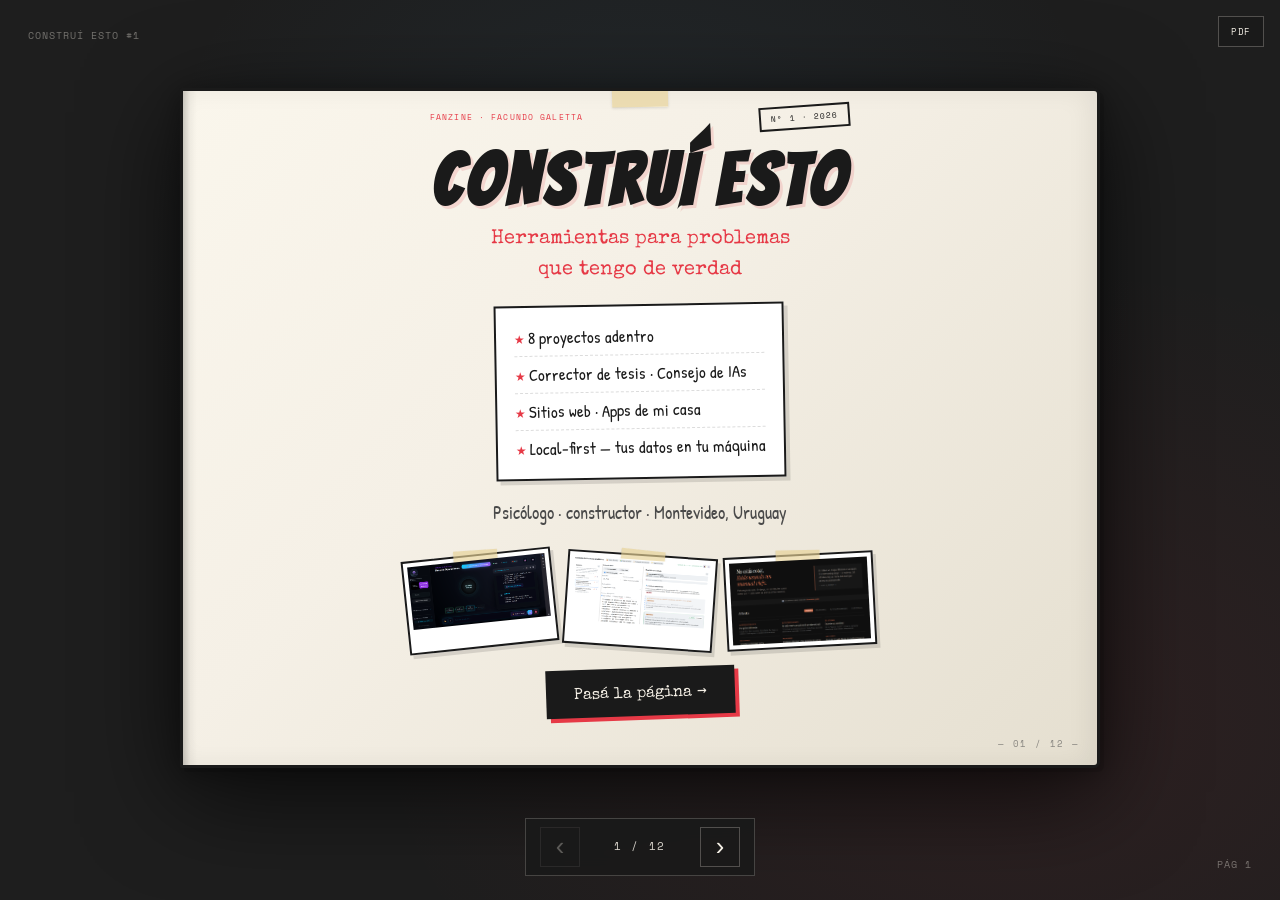
==== index.html @ 917c8a8d "feat: revista real — tapa, volteo 3D, lightbox, todas las IMG - Tapa editorial con teasers, collage " ====
<!DOCTYPE html>
<html lang="es">
<head>
  <meta charset="UTF-8">
  <meta name="viewport" content="width=device-width, initial-scale=1.0">
  <title>Facundo Galetta — Construí esto</title>
  <meta name="description" content="Fanzine web de Facundo Galetta. Herramientas para problemas reales. Psicólogo y constructor en Montevideo.">
  <meta property="og:title" content="Construí esto — Fanzine #1 · Facundo Galetta">
  <meta property="og:description" content="Un fanzine web sobre apps que nacen de problemas de verdad. Local-first.">
  <meta property="og:type" content="website">
  <link rel="preconnect" href="https://fonts.googleapis.com">
  <link rel="preconnect" href="https://fonts.gstatic.com" crossorigin>
  <link href="https://fonts.googleapis.com/css2?family=Bangers&family=Patrick+Hand&family=Special+Elite&family=Space+Mono:ital,wght@0,400;0,700;1,400&display=swap" rel="stylesheet">
  <link rel="stylesheet" href="zine.css">
</head>
<body>

  <div class="bg-doodle" aria-hidden="true">
    <svg viewBox="0 0 800 800" fill="none" xmlns="http://www.w3.org/2000/svg">
      <g stroke="#f5f0e6" stroke-width="1.2" stroke-linecap="round">
        <path d="M60 120 Q140 80 200 140 T340 110"/>
        <path d="M500 60 L520 90 L490 85 Z"/>
        <circle cx="620" cy="180" r="28"/>
        <path d="M100 340 C160 300 220 380 280 340"/>
        <path d="M420 280 L440 320 L400 310 Z"/>
        <path d="M680 320 Q720 360 660 400"/>
        <path d="M180 520 L200 560 L160 550 Z"/>
        <circle cx="380" cy="480" r="18"/>
        <path d="M540 440 Q600 500 520 560"/>
        <path d="M80 680 Q200 620 300 700"/>
        <path d="M460 640 L480 680 L440 670 Z"/>
        <path d="M640 600 C700 560 760 640 700 700"/>
      </g>
      <g fill="#f5f0e6" opacity="0.6">
        <circle cx="250" cy="220" r="3"/>
        <circle cx="550" cy="140" r="2.5"/>
        <circle cx="720" cy="480" r="3"/>
        <circle cx="150" cy="440" r="2"/>
        <circle cx="480" cy="720" r="2.5"/>
      </g>
    </svg>
  </div>

  <div class="zine-chrome zine-chrome--issue" id="zine-issue-label">Construí esto #1</div>
  <div class="zine-chrome zine-chrome--page" id="zine-page-label">Pág 1</div>

  <div class="zine-toolbar">
    <button type="button" id="btn-print" title="Guardar como PDF">PDF</button>
  </div>

  <nav class="magazine-nav" id="magazine-nav" aria-label="Navegación del fanzine" hidden>
    <button type="button" class="magazine-nav__btn" id="magazine-prev" aria-label="Página anterior" disabled>
      <span aria-hidden="true">‹</span>
    </button>
    <span class="magazine-nav__indicator" id="magazine-indicator" aria-live="polite">1 / 12</span>
    <button type="button" class="magazine-nav__btn" id="magazine-next" aria-label="Página siguiente">
      <span aria-hidden="true">›</span>
    </button>
  </nav>

  <div class="magazine-edges" id="magazine-edges" hidden aria-hidden="true">
    <button type="button" class="magazine-edge magazine-edge--prev" id="magazine-edge-prev" tabindex="-1" aria-label="Página anterior"></button>
    <button type="button" class="magazine-edge magazine-edge--next" id="magazine-edge-next" tabindex="-1" aria-label="Página siguiente"></button>
  </div>

  <div class="magazine-desk" aria-hidden="true"></div>

  <main id="zine-root" aria-live="polite">
    <p style="padding:3rem 1.5rem;text-align:center;font-family:'Space Mono',monospace;font-size:0.85rem;color:#f5f0e6">
      Cargando fanzine…
    </p>
  </main>

  <div id="lightbox" class="lightbox" hidden role="dialog" aria-modal="true" aria-label="Imagen ampliada">
    <div class="lightbox__backdrop"></div>
    <button type="button" class="lightbox__close" id="lightbox-close" aria-label="Cerrar">✕</button>
    <figure class="lightbox__frame">
      <img id="lightbox-img" src="" alt="">
    </figure>
  </div>

  <script src="zine.js"></script>
</body>
</html>
---- zine.css ----
/* ═══════════════════════════════════════════════════════════
   CONSTRUÍ ESTO — Fanzine visual system
   Max column 520px · xerox/collage · vanilla CSS
   ═══════════════════════════════════════════════════════════ */

:root {
  --paper: #f5f0e6;
  --paper-dark: #e8e2d6;
  --ink: #1a1a1a;
  --ink-soft: #4a4a4a;
  --red: #e63946;
  --blue: #457b9d;
  --tape: rgba(230, 210, 150, 0.65);
  --shadow: rgba(0, 0, 0, 0.12);
  --col: 520px;
  --display: 'Bangers', cursive;
  --typewriter: 'Special Elite', monospace;
  --hand: 'Patrick Hand', cursive;
  --mono: 'Space Mono', monospace;
  --ease: cubic-bezier(0.22, 1, 0.36, 1);
}

*, *::before, *::after { box-sizing: border-box; margin: 0; padding: 0; }

html {
  scroll-behavior: smooth;
  scroll-snap-type: y proximity;
}

@media (prefers-reduced-motion: reduce) {
  html { scroll-behavior: auto; scroll-snap-type: none; }
  *, *::before, *::after {
    animation-duration: 0.01ms !important;
    transition-duration: 0.01ms !important;
  }
}

body {
  font-family: var(--hand);
  font-size: 17px;
  line-height: 1.55;
  color: var(--ink);
  background: #2a2a2a;
  background-image:
    radial-gradient(circle at 20% 30%, rgba(69, 123, 157, 0.08) 0%, transparent 50%),
    radial-gradient(circle at 80% 70%, rgba(230, 57, 70, 0.06) 0%, transparent 50%);
  min-height: 100vh;
}

/* Doodle de fondo (muy sutil) */
.bg-doodle {
  position: fixed;
  inset: 0;
  z-index: 0;
  pointer-events: none;
  opacity: 0.035;
  overflow: hidden;
}

.bg-doodle svg {
  width: 140%;
  height: 140%;
  position: absolute;
  top: -20%;
  left: -20%;
  animation: doodle-drift 120s linear infinite;
}

@keyframes doodle-drift {
  from { transform: rotate(0deg); }
  to { transform: rotate(360deg); }
}

@media (prefers-reduced-motion: reduce) {
  .bg-doodle svg { animation: none; }
}

a { color: var(--blue); text-decoration: underline; text-underline-offset: 3px; }
a:hover { color: var(--red); }

/* ── Chrome (fuera de la página) ── */
.zine-chrome {
  position: fixed;
  z-index: 100;
  pointer-events: none;
  font-family: var(--mono);
  font-size: 10px;
  letter-spacing: 0.1em;
  text-transform: uppercase;
  color: rgba(245, 240, 230, 0.4);
}

.zine-chrome--page {
  bottom: 20px;
  right: max(20px, calc(50% - var(--col) / 2 - 60px));
}

.zine-chrome--issue {
  top: 20px;
  left: max(20px, calc(50% - var(--col) / 2 - 60px));
}

.zine-toolbar {
  position: fixed;
  top: 16px;
  right: 16px;
  z-index: 110;
  display: flex;
  gap: 8px;
}

.zine-toolbar button {
  font-family: var(--mono);
  font-size: 9px;
  letter-spacing: 0.08em;
  text-transform: uppercase;
  padding: 8px 12px;
  border: 1px solid rgba(245, 240, 230, 0.25);
  background: rgba(26, 26, 26, 0.85);
  color: var(--paper);
  cursor: pointer;
  backdrop-filter: blur(8px);
  transition: background 0.2s, border-color 0.2s;
}

.zine-toolbar button:hover {
  background: var(--red);
  border-color: var(--red);
}

/* ── Stage (columna centrada) ── */
#zine-root {
  position: relative;
  z-index: 1;
  max-width: var(--col);
  margin: 0 auto;
  padding: 24px 0 80px;
}

/* ── Spread (página) ── */
.spread {
  position: relative;
  min-height: 88vh;
  scroll-snap-align: start;
  scroll-snap-stop: normal;
  margin-bottom: 32px;
  padding: 28px 24px 48px;
  background: var(--paper);
  box-shadow:
    4px 4px 0 var(--shadow),
    8px 8px 24px rgba(0, 0, 0, 0.25);
  transform: rotate(var(--tilt, 0deg));
  transition: transform 0.4s var(--ease);
}

.spread:nth-child(odd) { --tilt: -0.4deg; }
.spread:nth-child(even) { --tilt: 0.35deg; }

.spread:hover { --tilt: 0deg; }

/* Halftone texture overlay */
.spread::before {
  content: "";
  position: absolute;
  inset: 0;
  pointer-events: none;
  opacity: 0.04;
  background-image: radial-gradient(circle, var(--ink) 0.6px, transparent 0.6px);
  background-size: 4px 4px;
}

/* Cinta adhesiva top */
.spread::after {
  content: "";
  position: absolute;
  top: -8px;
  left: 50%;
  transform: translateX(-50%) rotate(-1deg);
  width: 72px;
  height: 22px;
  background: var(--tape);
  box-shadow: 0 1px 3px var(--shadow);
  pointer-events: none;
}

.spread__page-num {
  position: absolute;
  bottom: 14px;
  right: 18px;
  font-family: var(--mono);
  font-size: 9px;
  letter-spacing: 0.15em;
  color: var(--ink-soft);
  opacity: 0.6;
}

/* ── Magazine desk + book shell ── */
.magazine-desk {
  display: none;
}

.magazine-book {
  width: 100%;
}

/* ── Cover (tapa de revista) ── */
.spread--cover {
  min-height: 92vh;
  position: relative;
  overflow: hidden;
  background:
    linear-gradient(145deg, #faf6ec 0%, var(--paper) 35%, var(--paper-dark) 100%);
  border: none;
  box-shadow: none;
}

.spread--cover::before {
  opacity: 0.06;
}

.cover-spine {
  position: absolute;
  left: 0;
  top: 0;
  bottom: 0;
  width: 14px;
  background: linear-gradient(90deg, rgba(0,0,0,0.18), rgba(0,0,0,0.04), transparent);
  z-index: 2;
  pointer-events: none;
}

.cover-inner {
  position: relative;
  z-index: 1;
  display: flex;
  flex-direction: column;
  align-items: center;
  justify-content: center;
  text-align: center;
  min-height: inherit;
  padding: 8px 20px 24px;
}

.cover-top {
  display: flex;
  justify-content: space-between;
  align-items: center;
  width: 100%;
  max-width: 420px;
  margin-bottom: 20px;
  font-family: var(--mono);
  font-size: 8px;
  letter-spacing: 0.14em;
  text-transform: uppercase;
  color: var(--ink-soft);
}

.cover-kicker { color: var(--red); }

.cover-price {
  padding: 4px 10px;
  border: 2px double var(--ink);
  transform: rotate(-4deg);
  color: var(--ink);
}

.spread--cover .spread__masthead {
  font-family: var(--display);
  font-size: clamp(2.8rem, 11vw, 4.2rem);
  line-height: 0.9;
  letter-spacing: 0.06em;
  color: var(--ink);
  text-transform: uppercase;
  margin-bottom: 10px;
  text-shadow: 3px 3px 0 rgba(230, 57, 70, 0.15);
}

.spread--cover .spread__issue {
  font-family: var(--typewriter);
  font-size: clamp(1rem, 2.5vw, 1.25rem);
  color: var(--red);
  margin-bottom: 18px;
  max-width: 28ch;
}

.cover-lines {
  list-style: none;
  margin: 0 0 20px;
  padding: 12px 18px;
  background: #fff;
  border: 2px solid var(--ink);
  transform: rotate(-1deg);
  box-shadow: 4px 4px 0 var(--shadow);
  text-align: left;
  max-width: 320px;
}

.cover-lines li {
  font-family: var(--hand);
  font-size: 1.05rem;
  padding: 5px 0;
  border-bottom: 1px dashed rgba(26, 26, 26, 0.15);
  color: var(--ink);
}

.cover-lines li:last-child { border-bottom: none; }

.cover-lines li::before {
  content: "★ ";
  color: var(--red);
  font-size: 0.75rem;
}

.spread--cover .spread__author {
  font-family: var(--hand);
  font-size: 1.1rem;
  color: var(--ink-soft);
  margin-bottom: 16px;
}

.cover-collage {
  display: flex;
  gap: 10px;
  justify-content: center;
  flex-wrap: wrap;
  margin: 12px 0 20px;
  max-width: 100%;
}

.collage-photo--cover {
  width: clamp(88px, 22vw, 130px);
  float: none;
  margin: 0;
}

.cover-cta {
  font-family: var(--typewriter);
  font-size: 1rem;
  padding: 14px 28px;
  background: var(--ink);
  color: var(--paper);
  border: none;
  cursor: pointer;
  transform: rotate(-2deg);
  box-shadow: 4px 4px 0 var(--red);
  transition: transform 0.25s var(--ease), box-shadow 0.25s;
  animation: cover-pulse 2.5s ease-in-out infinite;
}

.cover-cta:hover {
  transform: rotate(0deg) translateY(-2px);
  box-shadow: 6px 6px 0 var(--red);
}

@keyframes cover-pulse {
  0%, 100% { box-shadow: 4px 4px 0 var(--red); }
  50% { box-shadow: 4px 4px 0 var(--red), 0 0 0 6px rgba(230, 57, 70, 0.12); }
}

.spread--cover .spread__stamp {
  margin-top: 40px;
  font-family: var(--mono);
  font-size: 10px;
  letter-spacing: 0.2em;
  padding: 10px 20px;
  border: 2px double var(--ink);
  transform: rotate(-8deg);
  color: var(--ink);
}

/* ── Panel / bocadillo ── */
.panel {
  position: relative;
  margin-bottom: 20px;
}

.panel__title {
  font-family: var(--typewriter);
  font-size: clamp(1.25rem, 4vw, 1.6rem);
  line-height: 1.2;
  margin-bottom: 12px;
  color: var(--ink);
}

.panel__hook {
  font-family: var(--hand);
  font-size: 1.15rem;
  font-weight: 400;
  color: var(--ink);
  margin-bottom: 14px;
  padding: 12px 16px;
  background: #fff;
  border: 2px solid var(--ink);
  border-radius: 18px 18px 18px 4px;
  position: relative;
}

.panel__hook::before {
  content: "";
  position: absolute;
  bottom: -10px;
  left: 20px;
  width: 0; height: 0;
  border-left: 8px solid transparent;
  border-right: 8px solid transparent;
  border-top: 10px solid var(--ink);
}

.panel__body {
  font-size: 1rem;
  line-height: 1.65;
  color: var(--ink-soft);
}

.panel__body p + p { margin-top: 14px; }

/* ── Stamp / sello ── */
.stamp {
  display: inline-block;
  font-family: var(--mono);
  font-size: 9px;
  letter-spacing: 0.12em;
  text-transform: uppercase;
  padding: 6px 14px;
  border: 2px double var(--red);
  color: var(--red);
  transform: rotate(-6deg);
  margin-top: 16px;
}

.stamp--blue {
  border-color: var(--blue);
  color: var(--blue);
}

/* ── Tags ── */
.tags {
  display: flex;
  flex-wrap: wrap;
  gap: 6px;
  margin: 16px 0;
}

.tag {
  font-family: var(--mono);
  font-size: 8px;
  letter-spacing: 0.1em;
  text-transform: uppercase;
  padding: 4px 10px;
  border: 1px solid var(--ink);
  background: var(--paper-dark);
}

/* ── CTA ── */
.cta {
  display: inline-block;
  margin-top: 20px;
  font-family: var(--typewriter);
  font-size: 0.95rem;
  padding: 12px 22px;
  background: var(--ink);
  color: var(--paper);
  text-decoration: none;
  border: none;
  transition: background 0.25s, transform 0.25s var(--ease);
}

.cta:hover {
  background: var(--red);
  color: var(--paper);
  transform: translateX(4px);
}

.cta--disabled {
  background: transparent;
  color: var(--ink-soft);
  border: 2px dashed var(--ink-soft);
  cursor: default;
  pointer-events: none;
}

/* ── Diary layout (personal) ── */
.spread--diary {
  border-left: 4px solid var(--blue);
}

.spread--diary .panel__hook {
  border-radius: 4px 18px 18px 18px;
  background: rgba(69, 123, 157, 0.08);
  border-color: var(--blue);
}

/* ── Product layout ── */
.spread--product {
  border-top: 4px solid var(--red);
}

.spread--product .panel__title {
  color: var(--red);
}

/* ── Web layout ── */
.spread--web {
  background: linear-gradient(180deg, var(--paper) 0%, #fff 100%);
}

/* ── Editorial ── */
.spread--editorial .panel__title {
  font-family: var(--display);
  font-size: 1.8rem;
  letter-spacing: 0.02em;
}

.note-box {
  margin-top: 20px;
  padding: 14px 16px;
  font-family: var(--mono);
  font-size: 0.8rem;
  background: var(--paper-dark);
  border-left: 3px solid var(--blue);
  color: var(--ink-soft);
}

.feature-list {
  margin: 16px 0 4px;
  padding: 0 0 0 18px;
  list-style: none;
}

.feature-list li {
  position: relative;
  margin-bottom: 8px;
  padding-left: 14px;
  font-size: 0.94rem;
  line-height: 1.5;
  color: var(--ink-soft);
}

.feature-list li::before {
  content: "▸";
  position: absolute;
  left: 0;
  color: var(--red);
  font-family: var(--mono);
  font-size: 0.75rem;
}

.pullquote {
  margin: 18px 0 6px;
  padding: 14px 16px 14px 20px;
  font-family: var(--typewriter);
  font-size: 0.92rem;
  line-height: 1.45;
  color: var(--ink);
  background: #fff;
  border-left: 4px solid var(--red);
  transform: rotate(-0.5deg);
  box-shadow: 2px 2px 0 var(--shadow);
}

/* ── Back cover ── */
.spread--back {
  min-height: 70vh;
  text-align: center;
  display: flex;
  flex-direction: column;
  justify-content: center;
  align-items: center;
  background: var(--ink);
  color: var(--paper);
}

.spread--back .panel__title {
  font-family: var(--display);
  font-size: 1.6rem;
  color: var(--paper);
  margin-bottom: 16px;
}

.spread--back .panel__hook,
.spread--back .panel__body {
  color: rgba(245, 240, 230, 0.8);
  border: none;
  background: transparent;
  padding: 0;
}

.spread--back .panel__hook::before { display: none; }

.spread--back .links {
  display: flex;
  gap: 24px;
  margin-top: 28px;
  list-style: none;
}

.spread--back .links a {
  font-family: var(--mono);
  font-size: 11px;
  letter-spacing: 0.1em;
  text-transform: uppercase;
  color: var(--paper);
  text-decoration: none;
  border-bottom: 1px solid var(--red);
}

.spread--back .links a:hover { color: var(--red); }

.spread--back .footer-note {
  margin-top: 32px;
  font-family: var(--mono);
  font-size: 9px;
  letter-spacing: 0.12em;
  opacity: 0.5;
}

/* ── Reveal animation ── */
.spread .panel {
  opacity: 0;
  transform: translateY(16px);
  transition: opacity 0.6s var(--ease), transform 0.6s var(--ease);
}

.spread.is-visible .panel {
  opacity: 1;
  transform: translateY(0);
}

/* ── Index spread ── */
.spread--index {
  overflow: visible;
}

.index-list {
  list-style: none;
  margin: 20px 0 8px;
  padding: 0;
  border-top: 2px solid var(--ink);
}

.index-list__item {
  border-bottom: 1px dashed rgba(26, 26, 26, 0.25);
  padding: 10px 0;
}

.index-list__link {
  display: grid;
  grid-template-columns: 2.2rem 1fr auto;
  gap: 8px 10px;
  align-items: baseline;
  text-decoration: none;
  color: var(--ink);
}

.index-list__link:hover .index-list__name {
  color: var(--red);
  text-decoration: underline;
  text-underline-offset: 3px;
}

.index-list__page {
  font-family: var(--mono);
  font-size: 10px;
  letter-spacing: 0.08em;
  color: var(--ink-soft);
}

.index-list__name {
  font-family: var(--typewriter);
  font-size: 0.95rem;
}

.index-list__tier {
  font-family: var(--mono);
  font-size: 7px;
  letter-spacing: 0.1em;
  text-transform: uppercase;
  padding: 3px 7px;
  border: 1px solid var(--ink);
  white-space: nowrap;
}

.index-list__tier--público { background: rgba(230, 57, 70, 0.12); border-color: var(--red); color: var(--red); }
.index-list__tier--web { background: rgba(69, 123, 157, 0.12); border-color: var(--blue); color: var(--blue); }
.index-list__tier--personal { background: var(--paper-dark); }
.index-list__tier--en-desarrollo { border-style: dashed; opacity: 0.75; }

.index-list__note {
  display: block;
  margin: 4px 0 0 2.2rem;
  font-size: 0.88rem;
  color: var(--ink-soft);
  padding-left: 10px;
}

/* ── Collage fotos (xerox / recorte) ── */
.collage-photo {
  position: relative;
  margin: 0;
  padding: 4px;
  background: #fff;
  border: 2px solid var(--ink);
  box-shadow: 3px 4px 0 var(--shadow);
  transform: rotate(var(--photo-tilt, -3deg));
  transition: transform 0.35s var(--ease);
}

.collage-photo__btn {
  display: block;
  width: 100%;
  padding: 0;
  border: none;
  background: none;
  cursor: zoom-in;
  line-height: 0;
}

.collage-photo img {
  display: block;
  width: 100%;
  height: auto;
  filter: contrast(1.05) saturate(0.92);
  pointer-events: none;
}

.collage-stack {
  display: flex;
  flex-direction: column;
  gap: 12px;
  align-items: center;
}

.collage-stack .collage-photo--spread {
  float: none;
  width: 100%;
  max-width: 280px;
  margin: 0;
}

.collage-photo::before {
  content: "";
  position: absolute;
  top: -6px;
  left: 50%;
  transform: translateX(-50%) rotate(2deg);
  width: 44px;
  height: 14px;
  background: var(--tape);
  box-shadow: 0 1px 2px var(--shadow);
  pointer-events: none;
}

.collage-photo--spread {
  float: right;
  width: 46%;
  max-width: 220px;
  margin: 0 0 14px 16px;
  z-index: 2;
}

.collage-photo--sm { width: 72px; }
.collage-photo--md { width: 96px; }

.collage-cluster {
  position: absolute;
  top: 8px;
  right: -6px;
  display: flex;
  flex-wrap: wrap;
  gap: 6px;
  width: 110px;
  pointer-events: none;
  z-index: 3;
}

.collage-cluster .collage-photo {
  flex-shrink: 0;
}

.collage-cluster .collage-photo:nth-child(odd) { margin-top: 8px; }
.collage-cluster .collage-photo:nth-child(even) { margin-top: -4px; }

.collage-placeholder {
  float: right;
  width: 42%;
  max-width: 200px;
  min-height: 140px;
  margin: 0 0 14px 16px;
  padding: 16px;
  display: flex;
  flex-direction: column;
  align-items: center;
  justify-content: center;
  gap: 6px;
  background: repeating-linear-gradient(
    -45deg,
    var(--paper-dark),
    var(--paper-dark) 6px,
    var(--paper) 6px,
    var(--paper) 12px
  );
  border: 2px dashed var(--ink-soft);
  transform: rotate(var(--photo-tilt, -3deg));
  text-align: center;
}

.collage-placeholder__label {
  font-family: var(--mono);
  font-size: 9px;
  letter-spacing: 0.14em;
  text-transform: uppercase;
  color: var(--red);
  border: 2px double var(--red);
  padding: 6px 10px;
  transform: rotate(-4deg);
}

.collage-placeholder__sub {
  font-family: var(--hand);
  font-size: 0.82rem;
  color: var(--ink-soft);
}

.spread--product .panel,
.spread--web .panel,
.spread--diary .panel {
  overflow: hidden;
}

.spread--product .panel::after,
.spread--web .panel::after,
.spread--diary .panel::after {
  content: "";
  display: table;
  clear: both;
}

/* ── Collage accent (recorte) ── */
.collage-cut {
  position: absolute;
  top: 12px;
  right: 12px;
  width: 48px;
  height: 48px;
  border: 2px solid var(--red);
  border-radius: 50%;
  font-family: var(--mono);
  font-size: 7px;
  display: flex;
  align-items: center;
  justify-content: center;
  text-align: center;
  transform: rotate(12deg);
  color: var(--red);
  line-height: 1.2;
  opacity: 0.7;
}

/* ── Print / PDF ── */
@page {
  size: A4 portrait;
  margin: 14mm 12mm;
}

@media print {
  html {
    scroll-snap-type: none;
    height: auto;
    overflow: visible;
  }

  body,
  body.printing {
    background: white !important;
    height: auto;
    overflow: visible;
    -webkit-print-color-adjust: exact;
    print-color-adjust: exact;
  }

  .bg-doodle,
  .zine-chrome,
  .zine-toolbar,
  .magazine-nav,
  .magazine-edges {
    display: none !important;
  }

  body.magazine-mode {
    overflow: visible !important;
    height: auto !important;
  }

  body.magazine-mode #zine-root {
    position: static !important;
    inset: auto !important;
    height: auto !important;
    overflow: visible !important;
  }

  body.magazine-mode .spread {
    position: relative !important;
    inset: auto !important;
    opacity: 1 !important;
    visibility: visible !important;
    pointer-events: auto !important;
    display: flex !important;
    height: auto !important;
    min-height: 0 !important;
    grid-template-columns: none !important;
    grid-template-rows: none !important;
  }

  #zine-root {
    max-width: 100%;
    width: 100%;
    padding: 0;
    margin: 0;
    overflow: visible;
  }

  /* Each spread may span multiple sheets; start new spreads on a fresh page */
  .spread {
    position: relative;
    display: flex;
    flex-direction: column;
    width: 100%;
    min-height: 0;
    height: auto;
    box-shadow: none !important;
    margin: 0 !important;
    padding: 0 0 8mm !important;
    transform: none !important;
    border: none;
    background: var(--paper) !important;
    overflow: visible;
    page-break-inside: auto;
    break-inside: auto;
  }

  .spread + .spread {
    page-break-before: always;
    break-before: page;
  }

  .spread::before { opacity: 0.02; }
  .spread::after { display: none !important; }

  .spread .panel,
  .spread.is-visible .panel {
    opacity: 1 !important;
    transform: none !important;
    transition: none !important;
    overflow: visible !important;
    flex: 1 1 auto;
    width: 100%;
  }

  .spread--product .panel,
  .spread--web .panel,
  .spread--diary .panel {
    overflow: visible !important;
  }

  .spread--product .panel::after,
  .spread--web .panel::after,
  .spread--diary .panel::after {
    display: none;
  }

  .spread .panel__hook,
  .spread .collage-photo,
  .spread .collage-placeholder {
    opacity: 1 !important;
    transition: none !important;
  }

  .spread .collage-photo,
  .spread .collage-placeholder {
    transform: rotate(var(--photo-tilt, 0deg)) !important;
  }

  .spread--back {
    background: var(--ink) !important;
    color: var(--paper) !important;
    -webkit-print-color-adjust: exact;
    print-color-adjust: exact;
  }

  /* Stack images above text — no floats in print */
  .collage-stack,
  .collage-photo--spread,
  .collage-placeholder,
  .collage-cluster {
    float: none !important;
    order: -1;
    position: static !important;
    width: 100%;
    max-width: 220px;
    margin: 0 auto 14px !important;
    page-break-inside: avoid;
    break-inside: avoid;
  }

  .collage-cluster {
    display: flex;
    flex-wrap: wrap;
    justify-content: center;
    gap: 8px;
    max-width: 100%;
  }

  .collage-cluster .collage-photo {
    float: none !important;
    width: auto;
    max-width: none;
    margin: 0 !important;
    order: unset;
  }

  .collage-cluster .collage-photo--sm { width: 64px; }
  .collage-cluster .collage-photo--md { width: 88px; }

  .collage-photo img,
  .spread img {
    display: block;
    max-width: 100% !important;
    height: auto !important;
    -webkit-print-color-adjust: exact;
    print-color-adjust: exact;
  }

  .collage-cut {
    position: static;
    align-self: flex-end;
    margin: 0 0 8px;
    order: -2;
  }

  /* Keep small blocks intact; let long spreads flow across pages */
  .panel__title,
  .panel__hook,
  .pullquote,
  .note-box,
  .feature-list li,
  .index-list__item,
  .cta,
  .stamp {
    page-break-inside: avoid;
    break-inside: avoid;
  }

  .feature-list,
  .index-list {
    page-break-inside: auto;
    break-inside: auto;
  }

  .spread__page-num {
    position: static;
    display: block;
    text-align: right;
    margin-top: 10px;
    padding-top: 6px;
    border-top: 1px solid rgba(26, 26, 26, 0.12);
  }

  .cta,
  .cta:hover {
    color: var(--paper) !important;
    background: var(--ink) !important;
    text-decoration: none !important;
  }

  .cta--disabled {
    background: transparent !important;
    color: var(--ink-soft) !important;
    border: 2px dashed var(--ink-soft) !important;
  }

  a[href^="http"]::after {
    content: " (" attr(href) ")";
    font-size: 0.65em;
    word-break: break-all;
  }

  .spread--back a[href^="http"]::after {
    color: rgba(245, 240, 230, 0.6);
  }

  .index-list__link {
    color: var(--ink) !important;
    text-decoration: none !important;
  }
}

/* ── Lightbox ── */
.lightbox {
  position: fixed;
  inset: 0;
  z-index: 200;
  display: flex;
  align-items: center;
  justify-content: center;
  padding: 24px;
}

.lightbox[hidden] { display: none !important; }

.lightbox__backdrop {
  position: absolute;
  inset: 0;
  background: rgba(10, 10, 10, 0.92);
  backdrop-filter: blur(6px);
}

.lightbox__close {
  position: absolute;
  top: 20px;
  right: 20px;
  z-index: 2;
  width: 44px;
  height: 44px;
  font-size: 1.2rem;
  border: 1px solid rgba(245, 240, 230, 0.3);
  background: rgba(26, 26, 26, 0.8);
  color: var(--paper);
  cursor: pointer;
}

.lightbox__frame {
  position: relative;
  z-index: 1;
  max-width: min(94vw, 1200px);
  max-height: 90vh;
  margin: 0;
  padding: 8px;
  background: #fff;
  border: 3px solid var(--ink);
  box-shadow: 8px 10px 32px rgba(0, 0, 0, 0.5);
  transform: rotate(-0.5deg);
}

.lightbox__frame img {
  display: block;
  max-width: 100%;
  max-height: calc(90vh - 40px);
  width: auto;
  height: auto;
  object-fit: contain;
}

body.lightbox-open { overflow: hidden; }

/* ── Print prep (antes de window.print) ── */
body.print-prep {
  overflow: visible !important;
  height: auto !important;
}

body.print-prep.magazine-mode #zine-root {
  position: static !important;
  inset: auto !important;
  height: auto !important;
  overflow: visible !important;
}

body.print-prep.magazine-mode .magazine-book {
  perspective: none !important;
}

body.print-prep.magazine-mode .spread {
  position: relative !important;
  inset: auto !important;
  opacity: 1 !important;
  visibility: visible !important;
  display: flex !important;
  height: auto !important;
  min-height: 0 !important;
  transform: none !important;
  pointer-events: auto !important;
  page-break-inside: auto;
}

/* ═══════════════════════════════════════════════════════════
   DESKTOP MAGAZINE READER (≥900px)
   Revista real · volteo 3D · tapa primero
   ═══════════════════════════════════════════════════════════ */

@media (min-width: 900px) {
  .magazine-desk {
    display: block;
    position: fixed;
    inset: 0;
    z-index: 0;
    background:
      radial-gradient(ellipse at 50% 30%, rgba(69, 123, 157, 0.12) 0%, transparent 55%),
      radial-gradient(ellipse at 80% 80%, rgba(230, 57, 70, 0.08) 0%, transparent 45%),
      #1e1e1e;
    pointer-events: none;
  }

  body.magazine-mode {
    overflow: hidden;
    height: 100vh;
    height: 100dvh;
    background: transparent;
  }

  body.magazine-mode .bg-doodle { opacity: 0.02; }

  html:has(body.magazine-mode) {
    scroll-snap-type: none;
    overflow: hidden;
    height: 100%;
  }

  body.magazine-mode #zine-root {
    position: fixed;
    inset: 0;
    max-width: none;
    width: 100%;
    height: 100%;
    margin: 0;
    padding: clamp(16px, 3vh, 32px) clamp(24px, 5vw, 64px) clamp(64px, 8vh, 88px);
    overflow: hidden;
    z-index: 2;
    display: flex;
    align-items: center;
    justify-content: center;
  }

  body.magazine-mode .magazine-book {
    position: relative;
    width: min(920px, 92vw);
    height: min(680px, 82vh);
    perspective: 2200px;
    transform-style: preserve-3d;
    filter: drop-shadow(0 24px 48px rgba(0, 0, 0, 0.55)) drop-shadow(0 4px 12px rgba(0, 0, 0, 0.35));
  }

  body.magazine-mode .spread {
    position: absolute;
    inset: 0;
    width: 100%;
    height: 100%;
    min-height: 0;
    margin: 0;
    padding: clamp(36px, 5vh, 56px) clamp(40px, 6vw, 72px) clamp(48px, 6vh, 64px);
    display: flex;
    flex-direction: column;
    justify-content: center;
    opacity: 0;
    visibility: hidden;
    pointer-events: none;
    transform: rotateY(0deg);
    transform-style: preserve-3d;
    transform-origin: left center;
    backface-visibility: hidden;
    transition: none;
    z-index: 1;
    overflow: hidden;
    border-radius: 2px 6px 6px 2px;
    box-shadow:
      inset -8px 0 24px rgba(0, 0, 0, 0.06),
      4px 4px 0 var(--shadow),
      0 0 0 1px rgba(26, 26, 26, 0.08);
  }

  body.magazine-mode .spread::after {
    width: 56px;
    top: -6px;
  }

  body.magazine-mode .spread.is-active,
  body.magazine-mode .spread.is-flip-under {
    opacity: 1;
    visibility: visible;
    pointer-events: auto;
    z-index: 4;
  }

  body.magazine-mode .spread.is-flip-under {
    z-index: 2;
    transform: rotateY(0deg);
  }

  body.magazine-mode .spread.is-flip-out-forward {
    z-index: 5;
    pointer-events: none;
    animation: page-flip-forward 0.72s var(--ease) forwards;
  }

  body.magazine-mode .spread.is-flip-out-back {
    z-index: 5;
    pointer-events: none;
    animation: page-flip-back 0.72s var(--ease) forwards;
  }

  @keyframes page-flip-forward {
    0% {
      transform: rotateY(0deg);
      box-shadow: 4px 4px 0 var(--shadow), -2px 0 12px rgba(0,0,0,0.08);
    }
    45% {
      transform: rotateY(-92deg);
      box-shadow: 16px 8px 32px rgba(0,0,0,0.25);
    }
    100% {
      transform: rotateY(-180deg);
      opacity: 0;
      visibility: hidden;
    }
  }

  @keyframes page-flip-back {
    0% {
      transform: rotateY(0deg);
    }
    45% {
      transform: rotateY(92deg);
      box-shadow: -16px 8px 32px rgba(0,0,0,0.25);
    }
    100% {
      transform: rotateY(180deg);
      opacity: 0;
      visibility: hidden;
    }
  }

  body.magazine-mode .spread:hover { --tilt: 0deg; }

  body.magazine-mode .spread--cover {
    background:
      linear-gradient(135deg, #faf6ec 0%, var(--paper) 40%, #e5dfd0 100%);
    border: 3px solid var(--ink);
    justify-content: center;
    align-items: stretch;
    padding-top: clamp(28px, 4vh, 44px);
  }

  body.magazine-mode .spread--cover .cover-inner {
    flex: 1;
  }

  body.magazine-mode .spread--cover .spread__masthead {
    font-size: clamp(3rem, 7vw, 4.5rem);
  }

  body.magazine-mode .cover-collage .collage-photo--cover {
    width: clamp(100px, 14vw, 150px);
  }

  body.magazine-mode .spread--back {
    justify-content: center;
    align-items: center;
    text-align: center;
    min-height: 0;
  }

  /* Magazine layout: imágenes + texto */
  body.magazine-mode .spread--product,
  body.magazine-mode .spread--web,
  body.magazine-mode .spread--diary {
    display: grid;
    grid-template-columns: minmax(0, 1fr) minmax(0, 1fr);
    grid-template-rows: 1fr auto;
    gap: clamp(20px, 3vw, 40px);
    align-items: center;
  }

  body.magazine-mode .spread--product .collage-stack,
  body.magazine-mode .spread--web .collage-stack,
  body.magazine-mode .spread--diary .collage-stack,
  body.magazine-mode .spread--product .collage-placeholder,
  body.magazine-mode .spread--web .collage-placeholder,
  body.magazine-mode .spread--diary .collage-placeholder {
    grid-column: 1;
    grid-row: 1;
    align-self: center;
    justify-self: center;
    max-height: min(70vh, 540px);
    overflow-y: auto;
    scrollbar-width: thin;
  }

  body.magazine-mode .collage-stack .collage-photo--spread {
    max-width: min(100%, 380px);
  }

  body.magazine-mode .collage-stack .collage-photo--spread img {
    max-height: min(32vh, 260px);
    width: 100%;
    object-fit: contain;
  }

  body.magazine-mode .spread--product .panel,
  body.magazine-mode .spread--web .panel,
  body.magazine-mode .spread--diary .panel {
    grid-column: 2;
    grid-row: 1;
    margin-bottom: 0;
    max-height: min(72vh, 560px);
    overflow-y: auto;
    scrollbar-width: thin;
  }

  body.magazine-mode .spread--product .spread__page-num,
  body.magazine-mode .spread--web .spread__page-num,
  body.magazine-mode .spread--diary .spread__page-num {
    grid-column: 1 / -1;
    grid-row: 2;
    position: static;
    justify-self: end;
  }

  body.magazine-mode .spread--product:nth-child(even) .collage-stack,
  body.magazine-mode .spread--web:nth-child(even) .collage-stack,
  body.magazine-mode .spread--diary:nth-child(even) .collage-stack,
  body.magazine-mode .spread--product:nth-child(even) .collage-placeholder,
  body.magazine-mode .spread--web:nth-child(even) .collage-placeholder,
  body.magazine-mode .spread--diary:nth-child(even) .collage-placeholder {
    grid-column: 2;
  }

  body.magazine-mode .spread--product:nth-child(even) .panel,
  body.magazine-mode .spread--web:nth-child(even) .panel,
  body.magazine-mode .spread--diary:nth-child(even) .panel {
    grid-column: 1;
  }

  body.magazine-mode .spread--product:not(:has(.collage-stack)):not(:has(.collage-placeholder)) .panel,
  body.magazine-mode .spread--web:not(:has(.collage-stack)):not(:has(.collage-placeholder)) .panel,
  body.magazine-mode .spread--diary:not(:has(.collage-stack)):not(:has(.collage-placeholder)) .panel {
    grid-column: 1 / -1;
    max-width: min(640px, 72vw);
    justify-self: center;
  }

  body.magazine-mode .spread--index {
    display: grid;
    grid-template-columns: minmax(0, 1.15fr) minmax(0, 0.85fr);
    gap: clamp(20px, 3vw, 40px);
    align-items: start;
  }

  body.magazine-mode .spread--index .panel {
    grid-column: 1;
    margin-bottom: 0;
    max-height: min(78vh, 620px);
    overflow-y: auto;
    scrollbar-width: thin;
  }

  body.magazine-mode .spread--index .collage-cluster {
    position: relative;
    top: auto;
    right: auto;
    grid-column: 2;
    grid-row: 1;
    width: 100%;
    max-width: 280px;
    justify-self: center;
    align-self: center;
    flex-wrap: wrap;
    gap: 12px;
    pointer-events: none;
  }

  body.magazine-mode .spread--index .collage-photo--sm {
    width: 96px;
  }

  body.magazine-mode .spread--index .collage-photo--md {
    width: 128px;
  }

  body.magazine-mode .spread--index .spread__page-num {
    grid-column: 1 / -1;
    position: static;
    justify-self: end;
  }

  body.magazine-mode .spread--editorial .panel {
    max-width: min(640px, 72vw);
    margin: 0 auto;
    max-height: min(78vh, 620px);
    overflow-y: auto;
    scrollbar-width: thin;
  }

  body.magazine-mode .spread .panel {
    opacity: 1;
    transform: none;
  }

  body.magazine-mode .zine-chrome--page {
    bottom: 28px;
    right: 28px;
  }

  body.magazine-mode .zine-chrome--issue {
    top: 28px;
    left: 28px;
  }

  /* Navigation UI */
  .magazine-nav {
    position: fixed;
    bottom: 24px;
    left: 50%;
    transform: translateX(-50%);
    z-index: 120;
    display: flex;
    align-items: center;
    gap: 16px;
    padding: 8px 14px;
    background: rgba(26, 26, 26, 0.88);
    border: 1px solid rgba(245, 240, 230, 0.2);
    backdrop-filter: blur(10px);
    font-family: var(--mono);
  }

  .magazine-nav__btn {
    width: 40px;
    height: 40px;
    display: flex;
    align-items: center;
    justify-content: center;
    font-size: 1.6rem;
    line-height: 1;
    padding: 0;
    border: 1px solid rgba(245, 240, 230, 0.25);
    background: transparent;
    color: var(--paper);
    cursor: pointer;
    transition: background 0.2s, border-color 0.2s, color 0.2s;
  }

  .magazine-nav__btn:hover:not(:disabled) {
    background: var(--red);
    border-color: var(--red);
  }

  .magazine-nav__btn:disabled {
    opacity: 0.3;
    cursor: default;
  }

  .magazine-nav__indicator {
    font-size: 11px;
    letter-spacing: 0.14em;
    text-transform: uppercase;
    color: rgba(245, 240, 230, 0.85);
    min-width: 5.5rem;
    text-align: center;
  }

  .magazine-edges {
    position: fixed;
    inset: 0;
    z-index: 15;
    pointer-events: none;
  }

  .magazine-edge {
    position: absolute;
    top: 0;
    bottom: 0;
    width: 18%;
    max-width: 140px;
    border: none;
    background: transparent;
    cursor: pointer;
    pointer-events: auto;
    opacity: 0;
    transition: opacity 0.25s;
  }

  .magazine-edge--prev { left: 0; }
  .magazine-edge--next { right: 0; }

  body.magazine-mode .magazine-edge:hover {
    opacity: 1;
    background: linear-gradient(
      to right,
      rgba(245, 240, 230, 0.04),
      transparent
    );
  }

  body.magazine-mode .magazine-edge--next:hover {
    background: linear-gradient(
      to left,
      rgba(245, 240, 230, 0.04),
      transparent
    );
  }
}

@media (prefers-reduced-motion: reduce) {
  body.magazine-mode .spread.is-flip-out-forward,
  body.magazine-mode .spread.is-flip-out-back {
    animation: none !important;
    opacity: 0 !important;
    visibility: hidden !important;
  }
  .cover-cta { animation: none; }
}

@media (max-width: 560px) {
  #zine-root { padding: 12px 10px 60px; }
  .spread { padding: 22px 18px 40px; margin-bottom: 20px; }
  .zine-chrome--page,
  .zine-chrome--issue { display: none; }
}
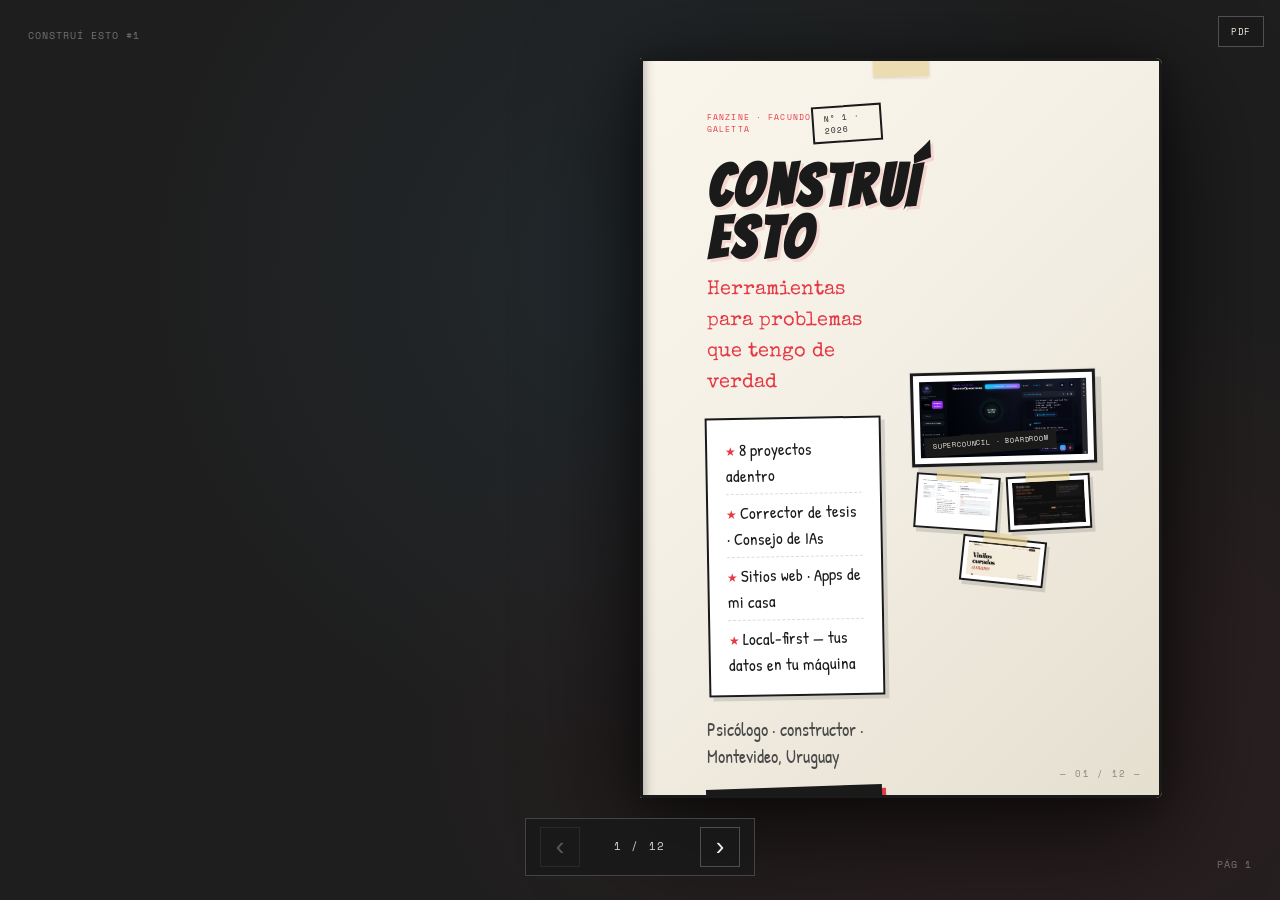
==== commit c7120f6c: "Revista 3D real con St.PageFlip, tapa hero y galería lightbox Integra page-flip@2.0.7 para volteo fí" ====
--- a/index.html
+++ b/index.html
@@ -11,6 +11,7 @@
   <link rel="preconnect" href="https://fonts.googleapis.com">
   <link rel="preconnect" href="https://fonts.gstatic.com" crossorigin>
   <link href="https://fonts.googleapis.com/css2?family=Bangers&family=Patrick+Hand&family=Special+Elite&family=Space+Mono:ital,wght@0,400;0,700;1,400&display=swap" rel="stylesheet">
+  <link rel="stylesheet" href="vendor/page-flip.css">
   <link rel="stylesheet" href="zine.css">
 </head>
 <body>
@@ -74,11 +75,15 @@
   <div id="lightbox" class="lightbox" hidden role="dialog" aria-modal="true" aria-label="Imagen ampliada">
     <div class="lightbox__backdrop"></div>
     <button type="button" class="lightbox__close" id="lightbox-close" aria-label="Cerrar">✕</button>
+    <button type="button" class="lightbox__nav lightbox__nav--prev" id="lightbox-prev" aria-label="Imagen anterior" hidden>‹</button>
+    <button type="button" class="lightbox__nav lightbox__nav--next" id="lightbox-next" aria-label="Imagen siguiente" hidden>›</button>
     <figure class="lightbox__frame">
       <img id="lightbox-img" src="" alt="">
+      <figcaption class="lightbox__counter" id="lightbox-counter" hidden></figcaption>
     </figure>
   </div>
 
+  <script src="vendor/page-flip.browser.js"></script>
   <script src="zine.js"></script>
 </body>
 </html>
--- a/vendor/page-flip.css
+++ b/vendor/page-flip.css
@@ -0,0 +1,61 @@
+.stf__parent {
+  position: relative;
+  display: block;
+  box-sizing: border-box;
+  transform: translateZ(0);
+
+  -ms-touch-action: pan-y;
+  touch-action: pan-y;
+}
+
+.sft__wrapper {
+  position: relative;
+  width: 100%;
+  box-sizing: border-box;
+}
+
+.stf__parent canvas {
+  position: absolute;
+  width: 100%;
+  height: 100%;
+  left: 0;
+  top: 0;
+}
+
+.stf__block {
+  position: absolute;
+  width: 100%;
+  height: 100%;
+  box-sizing: border-box;
+  perspective: 2000px;
+}
+
+.stf__item {
+  display: none;
+  position: absolute;
+  transform-style: preserve-3d;
+}
+
+.stf__outerShadow {
+  position: absolute;
+  left: 0;
+  top: 0;
+}
+
+.stf__innerShadow {
+  position: absolute;
+  left: 0;
+  top: 0;
+}
+
+.stf__hardShadow {
+  position: absolute;
+  left: 0;
+  top: 0;
+}
+
+.stf__hardInnerShadow {
+  position: absolute;
+  left: 0;
+  top: 0;
+}
--- a/zine.css
+++ b/zine.css
@@ -199,8 +199,15 @@
   display: none;
 }
 
-.magazine-book {
+.flip-book {
   width: 100%;
+}
+
+.flip-page {
+  width: 100%;
+  height: 100%;
+  overflow: hidden;
+  background: var(--paper);
 }
 
 /* ── Cover (tapa de revista) ── */
@@ -232,13 +239,105 @@
 .cover-inner {
   position: relative;
   z-index: 1;
+  min-height: inherit;
+  padding: 8px 16px 20px;
+  height: 100%;
+}
+
+.cover-layout {
+  display: grid;
+  grid-template-columns: 1fr;
+  gap: 20px;
+  height: 100%;
+  align-items: stretch;
+}
+
+@media (min-width: 560px) {
+  .spread--cover .cover-layout {
+    grid-template-columns: minmax(0, 1fr) minmax(0, 1.1fr);
+    align-items: center;
+  }
+
+  .spread--cover .cover-copy {
+    align-items: flex-start;
+    text-align: left;
+  }
+
+  .spread--cover .cover-top {
+    max-width: none;
+    width: 100%;
+  }
+
+  .spread--cover .spread__masthead,
+  .spread--cover .spread__issue {
+    text-align: left;
+    max-width: none;
+  }
+
+  .spread--cover .cover-lines {
+    max-width: none;
+    width: 100%;
+  }
+}
+
+.cover-copy {
   display: flex;
   flex-direction: column;
   align-items: center;
   justify-content: center;
   text-align: center;
-  min-height: inherit;
-  padding: 8px 20px 24px;
+}
+
+.cover-visual {
+  display: flex;
+  flex-direction: column;
+  gap: 10px;
+  align-items: center;
+  justify-content: center;
+}
+
+.cover-hero {
+  position: relative;
+  width: 100%;
+  max-width: 100%;
+  margin: 0;
+  padding: 6px;
+  background: #fff;
+  border: 3px solid var(--ink);
+  box-shadow: 6px 8px 0 var(--shadow), 0 0 0 1px rgba(26, 26, 26, 0.06);
+  transform: rotate(-1.5deg);
+}
+
+.cover-hero img {
+  display: block;
+  width: 100%;
+  height: auto;
+  max-height: 42vh;
+  object-fit: cover;
+  object-position: top center;
+  filter: contrast(1.06) saturate(0.95);
+}
+
+.cover-hero__label {
+  position: absolute;
+  bottom: 10px;
+  left: 10px;
+  font-family: var(--mono);
+  font-size: 7px;
+  letter-spacing: 0.12em;
+  text-transform: uppercase;
+  padding: 4px 8px;
+  background: var(--ink);
+  color: var(--paper);
+  transform: rotate(-3deg);
+}
+
+.cover-thumbs {
+  display: flex;
+  gap: 8px;
+  justify-content: center;
+  flex-wrap: wrap;
+  width: 100%;
 }
 
 .cover-top {
@@ -318,17 +417,8 @@
   margin-bottom: 16px;
 }
 
-.cover-collage {
-  display: flex;
-  gap: 10px;
-  justify-content: center;
-  flex-wrap: wrap;
-  margin: 12px 0 20px;
-  max-width: 100%;
-}
-
-.collage-photo--cover {
-  width: clamp(88px, 22vw, 130px);
+.collage-photo--thumb {
+  width: clamp(72px, 18vw, 96px);
   float: none;
   margin: 0;
 }
@@ -707,12 +797,33 @@
 
 .collage-photo__btn {
   display: block;
+  position: relative;
   width: 100%;
   padding: 0;
   border: none;
   background: none;
-  cursor: zoom-in;
+  cursor: pointer;
   line-height: 0;
+  overflow: hidden;
+}
+
+.collage-photo__hand {
+  position: absolute;
+  inset: 0;
+  display: flex;
+  align-items: center;
+  justify-content: center;
+  font-size: 2rem;
+  opacity: 0;
+  background: rgba(26, 26, 26, 0.35);
+  color: var(--paper);
+  transition: opacity 0.2s var(--ease);
+  pointer-events: none;
+}
+
+.collage-photo__btn:hover .collage-photo__hand,
+.collage-photo__btn:focus-visible .collage-photo__hand {
+  opacity: 1;
 }
 
 .collage-photo img {
@@ -1152,6 +1263,41 @@
 
 body.lightbox-open { overflow: hidden; }
 
+.lightbox__nav {
+  position: absolute;
+  top: 50%;
+  transform: translateY(-50%);
+  z-index: 3;
+  width: 52px;
+  height: 52px;
+  font-size: 2rem;
+  line-height: 1;
+  border: 1px solid rgba(245, 240, 230, 0.35);
+  background: rgba(26, 26, 26, 0.75);
+  color: var(--paper);
+  cursor: pointer;
+  transition: background 0.2s, border-color 0.2s;
+}
+
+.lightbox__nav:hover {
+  background: var(--red);
+  border-color: var(--red);
+}
+
+.lightbox__nav--prev { left: 16px; }
+.lightbox__nav--next { right: 16px; }
+
+.lightbox__counter {
+  display: block;
+  margin-top: 10px;
+  font-family: var(--mono);
+  font-size: 10px;
+  letter-spacing: 0.14em;
+  text-transform: uppercase;
+  text-align: center;
+  color: var(--ink-soft);
+}
+
 /* ── Print prep (antes de window.print) ── */
 body.print-prep {
   overflow: visible !important;
@@ -1165,7 +1311,7 @@
   overflow: visible !important;
 }
 
-body.print-prep.magazine-mode .magazine-book {
+body.print-prep.magazine-mode .flip-book {
   perspective: none !important;
 }
 
@@ -1230,102 +1376,42 @@
     justify-content: center;
   }
 
-  body.magazine-mode .magazine-book {
+  body.magazine-mode .flip-book {
     position: relative;
-    width: min(920px, 92vw);
-    height: min(680px, 82vh);
-    perspective: 2200px;
-    transform-style: preserve-3d;
-    filter: drop-shadow(0 24px 48px rgba(0, 0, 0, 0.55)) drop-shadow(0 4px 12px rgba(0, 0, 0, 0.35));
-  }
-
-  body.magazine-mode .spread {
-    position: absolute;
-    inset: 0;
+    width: min(520px, 88vw);
+    height: min(740px, 84vh);
+    filter: drop-shadow(0 28px 56px rgba(0, 0, 0, 0.6)) drop-shadow(0 6px 16px rgba(0, 0, 0, 0.4));
+  }
+
+  body.magazine-mode .flip-page {
+    border-radius: 2px 6px 6px 2px;
+    box-shadow:
+      inset -10px 0 28px rgba(0, 0, 0, 0.07),
+      0 0 0 1px rgba(26, 26, 26, 0.1);
+  }
+
+  body.magazine-mode .flip-page .spread {
+    position: relative;
     width: 100%;
     height: 100%;
     min-height: 0;
     margin: 0;
-    padding: clamp(36px, 5vh, 56px) clamp(40px, 6vw, 72px) clamp(48px, 6vh, 64px);
+    padding: clamp(28px, 4vh, 44px) clamp(28px, 4vw, 48px) clamp(40px, 5vh, 56px);
     display: flex;
     flex-direction: column;
     justify-content: center;
-    opacity: 0;
-    visibility: hidden;
-    pointer-events: none;
-    transform: rotateY(0deg);
-    transform-style: preserve-3d;
-    transform-origin: left center;
-    backface-visibility: hidden;
-    transition: none;
-    z-index: 1;
+    transform: none !important;
+    opacity: 1;
+    visibility: visible;
+    pointer-events: auto;
+    box-shadow: none;
     overflow: hidden;
-    border-radius: 2px 6px 6px 2px;
-    box-shadow:
-      inset -8px 0 24px rgba(0, 0, 0, 0.06),
-      4px 4px 0 var(--shadow),
-      0 0 0 1px rgba(26, 26, 26, 0.08);
+    scroll-snap-align: none;
   }
 
   body.magazine-mode .spread::after {
     width: 56px;
     top: -6px;
-  }
-
-  body.magazine-mode .spread.is-active,
-  body.magazine-mode .spread.is-flip-under {
-    opacity: 1;
-    visibility: visible;
-    pointer-events: auto;
-    z-index: 4;
-  }
-
-  body.magazine-mode .spread.is-flip-under {
-    z-index: 2;
-    transform: rotateY(0deg);
-  }
-
-  body.magazine-mode .spread.is-flip-out-forward {
-    z-index: 5;
-    pointer-events: none;
-    animation: page-flip-forward 0.72s var(--ease) forwards;
-  }
-
-  body.magazine-mode .spread.is-flip-out-back {
-    z-index: 5;
-    pointer-events: none;
-    animation: page-flip-back 0.72s var(--ease) forwards;
-  }
-
-  @keyframes page-flip-forward {
-    0% {
-      transform: rotateY(0deg);
-      box-shadow: 4px 4px 0 var(--shadow), -2px 0 12px rgba(0,0,0,0.08);
-    }
-    45% {
-      transform: rotateY(-92deg);
-      box-shadow: 16px 8px 32px rgba(0,0,0,0.25);
-    }
-    100% {
-      transform: rotateY(-180deg);
-      opacity: 0;
-      visibility: hidden;
-    }
-  }
-
-  @keyframes page-flip-back {
-    0% {
-      transform: rotateY(0deg);
-    }
-    45% {
-      transform: rotateY(92deg);
-      box-shadow: -16px 8px 32px rgba(0,0,0,0.25);
-    }
-    100% {
-      transform: rotateY(180deg);
-      opacity: 0;
-      visibility: hidden;
-    }
   }
 
   body.magazine-mode .spread:hover { --tilt: 0deg; }
@@ -1334,21 +1420,46 @@
     background:
       linear-gradient(135deg, #faf6ec 0%, var(--paper) 40%, #e5dfd0 100%);
     border: 3px solid var(--ink);
-    justify-content: center;
-    align-items: stretch;
-    padding-top: clamp(28px, 4vh, 44px);
-  }
-
-  body.magazine-mode .spread--cover .cover-inner {
-    flex: 1;
+    padding: clamp(20px, 3vh, 32px) clamp(20px, 3vw, 36px);
+  }
+
+  body.magazine-mode .cover-layout {
+    grid-template-columns: minmax(0, 1fr) minmax(0, 1.05fr);
+    gap: clamp(16px, 2.5vw, 28px);
+    align-items: center;
+  }
+
+  body.magazine-mode .cover-copy {
+    align-items: flex-start;
+    text-align: left;
+  }
+
+  body.magazine-mode .cover-top {
+    max-width: none;
+    width: 100%;
   }
 
   body.magazine-mode .spread--cover .spread__masthead {
-    font-size: clamp(3rem, 7vw, 4.5rem);
-  }
-
-  body.magazine-mode .cover-collage .collage-photo--cover {
-    width: clamp(100px, 14vw, 150px);
+    font-size: clamp(2.4rem, 5.5vw, 3.6rem);
+    text-align: left;
+  }
+
+  body.magazine-mode .spread--cover .spread__issue {
+    text-align: left;
+    max-width: none;
+  }
+
+  body.magazine-mode .cover-lines {
+    max-width: none;
+    width: 100%;
+  }
+
+  body.magazine-mode .cover-hero img {
+    max-height: min(52vh, 420px);
+  }
+
+  body.magazine-mode .cover-thumbs .collage-photo--thumb {
+    width: clamp(64px, 10vw, 84px);
   }
 
   body.magazine-mode .spread--back {
@@ -1464,7 +1575,7 @@
     align-self: center;
     flex-wrap: wrap;
     gap: 12px;
-    pointer-events: none;
+    pointer-events: auto;
   }
 
   body.magazine-mode .spread--index .collage-photo--sm {
@@ -1599,12 +1710,6 @@
 }
 
 @media (prefers-reduced-motion: reduce) {
-  body.magazine-mode .spread.is-flip-out-forward,
-  body.magazine-mode .spread.is-flip-out-back {
-    animation: none !important;
-    opacity: 0 !important;
-    visibility: hidden !important;
-  }
   .cover-cta { animation: none; }
 }
 
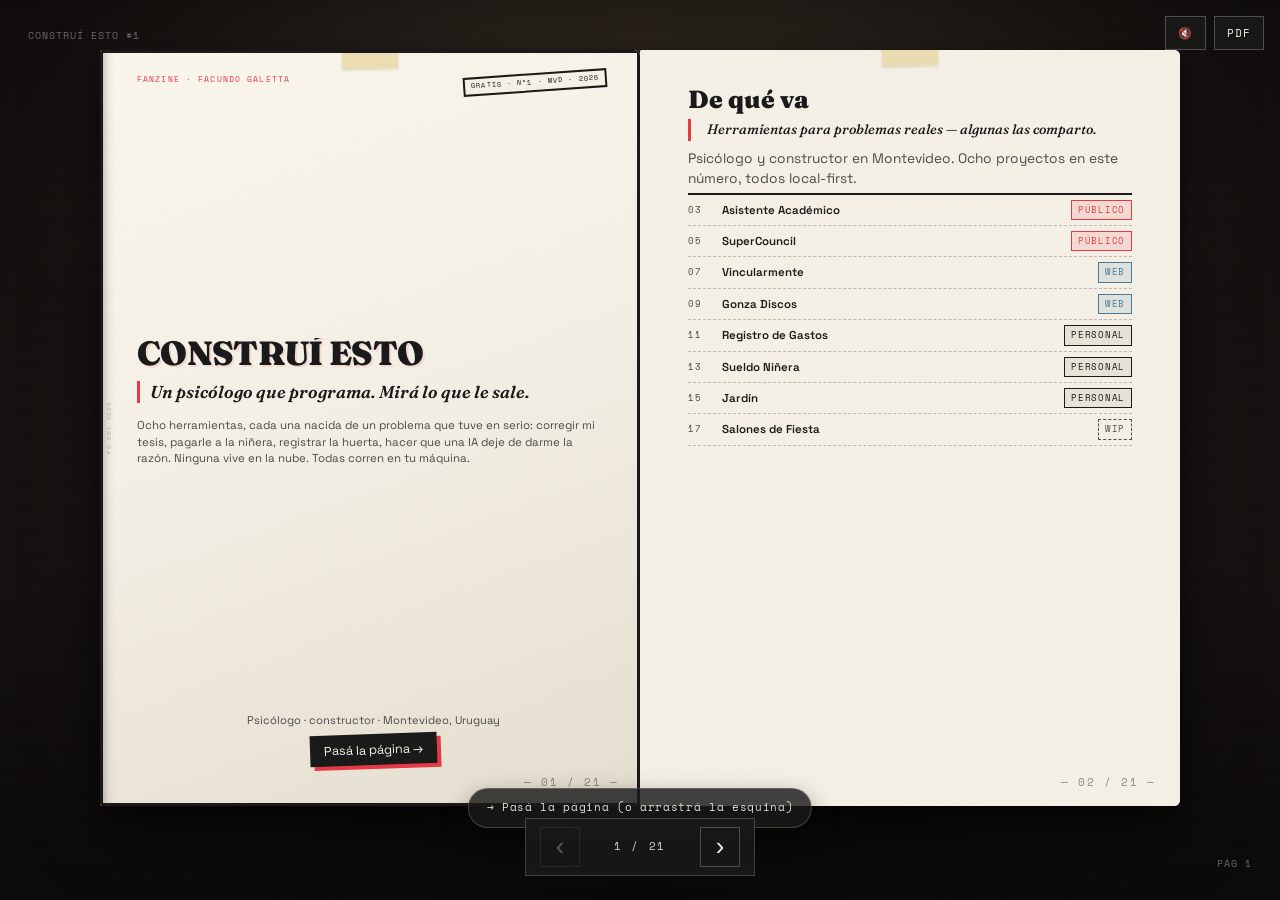
==== commit 44a6fbd0: "Fanzine: planes correcciones #1–#4 (motor, tapa tipográfica, índice, layout) Incluye feature spreads" ====
--- a/index.html
+++ b/index.html
@@ -10,7 +10,7 @@
   <meta property="og:type" content="website">
   <link rel="preconnect" href="https://fonts.googleapis.com">
   <link rel="preconnect" href="https://fonts.gstatic.com" crossorigin>
-  <link href="https://fonts.googleapis.com/css2?family=Bangers&family=Patrick+Hand&family=Special+Elite&family=Space+Mono:ital,wght@0,400;0,700;1,400&display=swap" rel="stylesheet">
+  <link href="https://fonts.googleapis.com/css2?family=Fraunces:ital,opsz,wght@0,9..144,400..900;1,9..144,400..900&family=Space+Grotesk:wght@400;500;600&family=Space+Mono:ital,wght@0,400;0,700;1,400&display=swap" rel="stylesheet">
   <link rel="stylesheet" href="vendor/page-flip.css">
   <link rel="stylesheet" href="zine.css">
 </head>
@@ -46,14 +46,17 @@
   <div class="zine-chrome zine-chrome--page" id="zine-page-label">Pág 1</div>
 
   <div class="zine-toolbar">
+    <button type="button" id="btn-flip-sound" title="Sonido al voltear página" aria-pressed="false">🔇</button>
     <button type="button" id="btn-print" title="Guardar como PDF">PDF</button>
   </div>
+
+  <p id="flip-hint" class="flip-hint" hidden>→ Pasá la página (o arrastrá la esquina)</p>
 
   <nav class="magazine-nav" id="magazine-nav" aria-label="Navegación del fanzine" hidden>
     <button type="button" class="magazine-nav__btn" id="magazine-prev" aria-label="Página anterior" disabled>
       <span aria-hidden="true">‹</span>
     </button>
-    <span class="magazine-nav__indicator" id="magazine-indicator" aria-live="polite">1 / 12</span>
+    <span class="magazine-nav__indicator" id="magazine-indicator" aria-live="polite">1 / 21</span>
     <button type="button" class="magazine-nav__btn" id="magazine-next" aria-label="Página siguiente">
       <span aria-hidden="true">›</span>
     </button>
--- a/zine.css
+++ b/zine.css
@@ -13,9 +13,8 @@
   --tape: rgba(230, 210, 150, 0.65);
   --shadow: rgba(0, 0, 0, 0.12);
   --col: 520px;
-  --display: 'Bangers', cursive;
-  --typewriter: 'Special Elite', monospace;
-  --hand: 'Patrick Hand', cursive;
+  --display: 'Fraunces', Georgia, serif;
+  --body: 'Space Grotesk', system-ui, sans-serif;
   --mono: 'Space Mono', monospace;
   --ease: cubic-bezier(0.22, 1, 0.36, 1);
 }
@@ -36,9 +35,9 @@
 }
 
 body {
-  font-family: var(--hand);
-  font-size: 17px;
-  line-height: 1.55;
+  font-family: var(--body);
+  font-size: 1.05rem;
+  line-height: 1.6;
   color: var(--ink);
   background: #2a2a2a;
   background-image:
@@ -53,7 +52,7 @@
   inset: 0;
   z-index: 0;
   pointer-events: none;
-  opacity: 0.035;
+  opacity: 0.05;
   overflow: hidden;
 }
 
@@ -63,12 +62,6 @@
   position: absolute;
   top: -20%;
   left: -20%;
-  animation: doodle-drift 120s linear infinite;
-}
-
-@keyframes doodle-drift {
-  from { transform: rotate(0deg); }
-  to { transform: rotate(360deg); }
 }
 
 @media (prefers-reduced-motion: reduce) {
@@ -111,7 +104,7 @@
 
 .zine-toolbar button {
   font-family: var(--mono);
-  font-size: 9px;
+  font-size: 11px;
   letter-spacing: 0.08em;
   text-transform: uppercase;
   padding: 8px 12px;
@@ -164,9 +157,12 @@
   position: absolute;
   inset: 0;
   pointer-events: none;
-  opacity: 0.04;
-  background-image: radial-gradient(circle, var(--ink) 0.6px, transparent 0.6px);
-  background-size: 4px 4px;
+  opacity: 0.05;
+  background-image:
+    url("data:image/svg+xml,%3Csvg viewBox='0 0 256 256' xmlns='http://www.w3.org/2000/svg'%3E%3Cfilter id='n'%3E%3CfeTurbulence type='fractalNoise' baseFrequency='0.85' numOctaves='4' stitchTiles='stitch'/%3E%3C/filter%3E%3Crect width='100%25' height='100%25' filter='url(%23n)' opacity='0.55'/%3E%3C/svg%3E"),
+    radial-gradient(circle, var(--ink) 0.5px, transparent 0.5px);
+  background-size: 180px 180px, 4px 4px;
+  mix-blend-mode: multiply;
 }
 
 /* Cinta adhesiva top */
@@ -188,7 +184,7 @@
   bottom: 14px;
   right: 18px;
   font-family: var(--mono);
-  font-size: 9px;
+  font-size: 11px;
   letter-spacing: 0.15em;
   color: var(--ink-soft);
   opacity: 0.6;
@@ -214,7 +210,7 @@
 .spread--cover {
   min-height: 92vh;
   position: relative;
-  overflow: hidden;
+  overflow: visible;
   background:
     linear-gradient(145deg, #faf6ec 0%, var(--paper) 35%, var(--paper-dark) 100%);
   border: none;
@@ -230,188 +226,327 @@
   left: 0;
   top: 0;
   bottom: 0;
-  width: 14px;
+  width: 16px;
   background: linear-gradient(90deg, rgba(0,0,0,0.18), rgba(0,0,0,0.04), transparent);
   z-index: 2;
   pointer-events: none;
+  display: flex;
+  align-items: center;
+  justify-content: center;
 }
 
 .cover-inner {
   position: relative;
   z-index: 1;
+  display: flex;
+  flex-direction: column;
+  gap: 10px;
   min-height: inherit;
-  padding: 8px 16px 20px;
   height: 100%;
-}
-
-.cover-layout {
+  padding: 10px 14px 16px 20px;
+}
+
+.cover-barcode {
+  position: static;
+  font-family: var(--mono);
+  font-size: 8px;
+  letter-spacing: 0.2em;
+  color: var(--ink-soft);
+  opacity: 0.42;
+  writing-mode: vertical-rl;
+  text-orientation: mixed;
+  transform: rotate(180deg);
+  white-space: nowrap;
+  line-height: 1;
+}
+
+.cover-mast {
+  display: flex;
+  justify-content: space-between;
+  align-items: flex-start;
+  gap: 10px;
+  width: 100%;
+  font-family: var(--mono);
+  font-size: 11px;
+  letter-spacing: 0.14em;
+  text-transform: uppercase;
+  color: var(--ink-soft);
+  position: relative;
+  z-index: 2;
+}
+
+
+
+.cover-stage {
+  position: relative;
+  flex: 1 1 auto;
+  min-height: 0;
   display: grid;
-  grid-template-columns: 1fr;
-  gap: 20px;
+  grid-template-columns: minmax(0, 1fr) minmax(0, 2.2fr) minmax(0, 1fr);
+  gap: clamp(8px, 2vw, 20px);
+  align-items: stretch;
+}
+
+.cover-poster {
+  position: relative;
+  display: flex;
+  flex-direction: column;
+  justify-content: flex-start;
+  min-height: 0;
+  gap: 8px;
+  z-index: 1;
+}
+
+.cover-rail {
+  list-style: none;
+  margin: 0;
+  padding: 0;
+  display: flex;
+  flex-direction: column;
+  justify-content: center;
+  gap: 14px;
+  font-family: var(--mono);
+  font-size: 11px;
+  line-height: 1.35;
+  letter-spacing: 0.04em;
+  color: var(--ink-soft);
+}
+
+.cover-rail--left { text-align: right; padding-right: 4px; }
+.cover-rail--right { text-align: left; padding-left: 4px; }
+
+.cover-rail__item {
+  position: relative;
+  padding-bottom: 10px;
+  border-bottom: 1px solid rgba(26, 26, 26, 0.12);
+}
+
+.cover-rail__item:last-child { border-bottom: none; padding-bottom: 0; }
+
+.cover-rail__page {
+  display: block;
+  margin-top: 3px;
+  font-size: 10px;
+  letter-spacing: 0.12em;
+  text-transform: uppercase;
+  color: var(--red);
+}
+
+.cover-hero {
+  position: relative;
+  width: 100%;
+  margin: 8px 0 0;
+  z-index: 1;
+}
+
+.cover-hero__frame {
+  position: relative;
+  overflow: hidden;
+  aspect-ratio: 16 / 10;
+  border: 2px solid var(--ink);
+  box-shadow:
+    0 2px 8px rgba(0, 0, 0, 0.12),
+    0 20px 40px rgba(0, 0, 0, 0.2);
+  transform: rotate(-1.5deg);
+}
+
+.cover-hero__frame picture,
+.cover-hero__frame img {
+  display: block;
+  width: 100%;
   height: 100%;
-  align-items: stretch;
-}
-
-@media (min-width: 560px) {
-  .spread--cover .cover-layout {
-    grid-template-columns: minmax(0, 1fr) minmax(0, 1.1fr);
-    align-items: center;
-  }
-
-  .spread--cover .cover-copy {
-    align-items: flex-start;
-    text-align: left;
-  }
-
-  .spread--cover .cover-top {
-    max-width: none;
-    width: 100%;
-  }
-
-  .spread--cover .spread__masthead,
-  .spread--cover .spread__issue {
-    text-align: left;
-    max-width: none;
-  }
-
-  .spread--cover .cover-lines {
-    max-width: none;
-    width: 100%;
-  }
-}
-
-.cover-copy {
+  object-fit: cover;
+  object-position: top center;
+  filter: grayscale(1) contrast(1.12);
+}
+
+.cover-hero--logo {
+  margin-top: 10px;
+}
+
+.cover-hero--logo .cover-hero__frame {
+  aspect-ratio: 1 / 1;
+  max-width: 148px;
+  margin: 0 auto;
+  transform: rotate(-2deg);
+  background: #fff;
+}
+
+.cover-hero--logo .cover-hero__frame picture,
+.cover-hero--logo .cover-hero__frame img {
+  object-fit: contain;
+  padding: 10px;
+  filter: none;
+}
+
+.cover-hero__duo-tint {
+  position: absolute;
+  inset: 0;
+  background: linear-gradient(145deg, rgba(230, 57, 70, 0.55), rgba(26, 26, 26, 0.35));
+  mix-blend-mode: multiply;
+  pointer-events: none;
+}
+
+.cover-hero__label {
+  margin-top: 8px;
+  font-family: var(--mono);
+  font-size: 10px;
+  letter-spacing: 0.1em;
+  text-transform: uppercase;
+  color: var(--ink-soft);
+  text-align: center;
+}
+
+.cover-footer {
   display: flex;
   flex-direction: column;
   align-items: center;
-  justify-content: center;
-  text-align: center;
-}
-
-.cover-visual {
-  display: flex;
-  flex-direction: column;
   gap: 10px;
-  align-items: center;
-  justify-content: center;
-}
-
-.cover-hero {
-  position: relative;
-  width: 100%;
-  max-width: 100%;
-  margin: 0;
-  padding: 6px;
-  background: #fff;
-  border: 3px solid var(--ink);
-  box-shadow: 6px 8px 0 var(--shadow), 0 0 0 1px rgba(26, 26, 26, 0.06);
-  transform: rotate(-1.5deg);
-}
-
-.cover-hero img {
-  display: block;
-  width: 100%;
-  height: auto;
-  max-height: 42vh;
-  object-fit: cover;
-  object-position: top center;
-  filter: contrast(1.06) saturate(0.95);
-}
-
-.cover-hero__label {
-  position: absolute;
-  bottom: 10px;
-  left: 10px;
-  font-family: var(--mono);
-  font-size: 7px;
-  letter-spacing: 0.12em;
-  text-transform: uppercase;
-  padding: 4px 8px;
-  background: var(--ink);
-  color: var(--paper);
-  transform: rotate(-3deg);
-}
-
-.cover-thumbs {
-  display: flex;
-  gap: 8px;
-  justify-content: center;
-  flex-wrap: wrap;
-  width: 100%;
-}
-
-.cover-top {
-  display: flex;
-  justify-content: space-between;
-  align-items: center;
-  width: 100%;
-  max-width: 420px;
-  margin-bottom: 20px;
-  font-family: var(--mono);
-  font-size: 8px;
-  letter-spacing: 0.14em;
-  text-transform: uppercase;
-  color: var(--ink-soft);
+  margin-top: auto;
 }
 
 .cover-kicker { color: var(--red); }
 
 .cover-price {
+  flex-shrink: 0;
+  max-width: 52%;
+  text-align: right;
   padding: 4px 10px;
   border: 2px double var(--ink);
   transform: rotate(-4deg);
   color: var(--ink);
+  background: rgba(245, 240, 230, 0.85);
 }
 
 .spread--cover .spread__masthead {
   font-family: var(--display);
-  font-size: clamp(2.8rem, 11vw, 4.2rem);
-  line-height: 0.9;
-  letter-spacing: 0.06em;
+  font-size: clamp(3.5rem, 12vw, 6rem);
+  font-weight: 900;
+  line-height: 0.88;
+  letter-spacing: -0.02em;
   color: var(--ink);
   text-transform: uppercase;
-  margin-bottom: 10px;
-  text-shadow: 3px 3px 0 rgba(230, 57, 70, 0.15);
-}
-
-.spread--cover .spread__issue {
-  font-family: var(--typewriter);
-  font-size: clamp(1rem, 2.5vw, 1.25rem);
+  margin-bottom: 4px;
+  position: relative;
+  z-index: 2;
+  text-shadow: 2px 2px 0 rgba(230, 57, 70, 0.12);
+}
+
+.spread--cover .spread__issue,
+.spread--cover .cover-deck {
+  font-family: var(--display);
+  font-size: clamp(1.4rem, 3.2vw, 1.6rem);
+  font-style: italic;
+  font-weight: 500;
+  color: var(--ink);
+  margin: 0 0 12px;
+  padding-left: 14px;
+  border-left: 3px solid var(--red);
+  line-height: 1.3;
+}
+
+.spread--cover--type .cover-inner--composed {
+  justify-content: space-between;
+  gap: 0;
+  min-height: 100%;
+}
+
+.spread--cover--type .cover-zone--top {
+  flex-shrink: 0;
+}
+
+.spread--cover--type .cover-zone--center {
+  flex: 1 1 auto;
+  display: flex;
+  align-items: center;
+  justify-content: center;
+  min-height: 0;
+  width: 100%;
+}
+
+.spread--cover--type .cover-zone--bottom {
+  flex-shrink: 0;
+  margin-top: auto;
+}
+
+.spread--cover--type .cover-stage {
+  grid-template-columns: 1fr;
+  flex: 1 1 auto;
+  width: 100%;
+  min-height: 0;
+  display: flex;
+  align-items: center;
+  justify-content: center;
+}
+
+.spread--cover--type .cover-poster--core {
+  gap: clamp(10px, 2vh, 16px);
+  width: 100%;
+}
+
+.spread--cover .cover-lead {
+  font-family: var(--body);
+  font-size: 1rem;
+  line-height: 1.5;
+  color: var(--ink-soft);
+  margin: 0;
+}
+
+.cover-teasers {
+  list-style: none;
+  margin: 4px 0 0;
+  padding: 10px 0 0;
+  border-top: 1px solid rgba(26, 26, 26, 0.14);
+  display: flex;
+  flex-direction: column;
+  gap: 8px;
+}
+
+.cover-teaser {
+  display: flex;
+  flex-direction: column;
+  gap: 2px;
+  font-family: var(--body);
+  font-size: 0.88rem;
+  line-height: 1.35;
+  color: var(--ink);
+}
+
+.cover-teaser__page {
+  font-family: var(--mono);
+  font-size: 10px;
+  letter-spacing: 0.1em;
+  text-transform: uppercase;
   color: var(--red);
-  margin-bottom: 18px;
-  max-width: 28ch;
-}
-
-.cover-lines {
-  list-style: none;
-  margin: 0 0 20px;
-  padding: 12px 18px;
-  background: #fff;
-  border: 2px solid var(--ink);
-  transform: rotate(-1deg);
-  box-shadow: 4px 4px 0 var(--shadow);
-  text-align: left;
-  max-width: 320px;
-}
-
-.cover-lines li {
-  font-family: var(--hand);
-  font-size: 1.05rem;
-  padding: 5px 0;
-  border-bottom: 1px dashed rgba(26, 26, 26, 0.15);
-  color: var(--ink);
-}
-
-.cover-lines li:last-child { border-bottom: none; }
-
-.cover-lines li::before {
-  content: "★ ";
-  color: var(--red);
-  font-size: 0.75rem;
+}
+
+@media (max-width: 720px) {
+  .cover-stage {
+    grid-template-columns: 1fr;
+    gap: 12px;
+  }
+
+  .cover-rail--left,
+  .cover-rail--right {
+    text-align: left;
+    padding: 0;
+  }
+
+  .cover-rail {
+    flex-direction: row;
+    flex-wrap: wrap;
+    gap: 8px 12px;
+  }
+
+  .cover-rail__item {
+    padding: 0 10px 0 0;
+    border: none;
+    border-right: 1px solid rgba(26, 26, 26, 0.15);
+  }
 }
 
 .spread--cover .spread__author {
-  font-family: var(--hand);
+  font-family: var(--body);
   font-size: 1.1rem;
   color: var(--ink-soft);
   margin-bottom: 16px;
@@ -424,7 +559,7 @@
 }
 
 .cover-cta {
-  font-family: var(--typewriter);
+  font-family: var(--body);
   font-size: 1rem;
   padding: 14px 28px;
   background: var(--ink);
@@ -434,7 +569,8 @@
   transform: rotate(-2deg);
   box-shadow: 4px 4px 0 var(--red);
   transition: transform 0.25s var(--ease), box-shadow 0.25s;
-  animation: cover-pulse 2.5s ease-in-out infinite;
+  animation: cover-pulse 2.5s ease-in-out 3;
+  animation-fill-mode: forwards;
 }
 
 .cover-cta:hover {
@@ -465,40 +601,36 @@
 }
 
 .panel__title {
-  font-family: var(--typewriter);
-  font-size: clamp(1.25rem, 4vw, 1.6rem);
-  line-height: 1.2;
+  font-family: var(--display);
+  font-size: clamp(2.2rem, 5vw, 2.8rem);
+  font-weight: 900;
+  line-height: 1.1;
   margin-bottom: 12px;
   color: var(--ink);
 }
 
 .panel__hook {
-  font-family: var(--hand);
-  font-size: 1.15rem;
-  font-weight: 400;
+  font-family: var(--display);
+  font-size: 1.25rem;
+  font-style: italic;
+  font-weight: 500;
   color: var(--ink);
   margin-bottom: 14px;
-  padding: 12px 16px;
-  background: #fff;
-  border: 2px solid var(--ink);
-  border-radius: 18px 18px 18px 4px;
+  padding: 0 0 0 16px;
+  border-left: 3px solid var(--red);
+  background: none;
+  border-radius: 0;
   position: relative;
 }
 
 .panel__hook::before {
-  content: "";
-  position: absolute;
-  bottom: -10px;
-  left: 20px;
-  width: 0; height: 0;
-  border-left: 8px solid transparent;
-  border-right: 8px solid transparent;
-  border-top: 10px solid var(--ink);
+  display: none;
 }
 
 .panel__body {
-  font-size: 1rem;
-  line-height: 1.65;
+  font-family: var(--body);
+  font-size: 1.05rem;
+  line-height: 1.6;
   color: var(--ink-soft);
 }
 
@@ -508,13 +640,13 @@
 .stamp {
   display: inline-block;
   font-family: var(--mono);
-  font-size: 9px;
-  letter-spacing: 0.12em;
+  font-size: 10px;
+  letter-spacing: 0.14em;
   text-transform: uppercase;
   padding: 6px 14px;
   border: 2px double var(--red);
   color: var(--red);
-  transform: rotate(-6deg);
+  transform: rotate(-4deg);
   margin-top: 16px;
 }
 
@@ -533,19 +665,23 @@
 
 .tag {
   font-family: var(--mono);
-  font-size: 8px;
+  font-size: 11px;
   letter-spacing: 0.1em;
   text-transform: uppercase;
   padding: 4px 10px;
   border: 1px solid var(--ink);
   background: var(--paper-dark);
+  white-space: normal;
+  overflow-wrap: anywhere;
+  word-break: break-word;
+  max-width: 100%;
 }
 
 /* ── CTA ── */
 .cta {
   display: inline-block;
   margin-top: 20px;
-  font-family: var(--typewriter);
+  font-family: var(--body);
   font-size: 0.95rem;
   padding: 12px 22px;
   background: var(--ink);
@@ -592,6 +728,182 @@
 /* ── Web layout ── */
 .spread--web {
   background: linear-gradient(180deg, var(--paper) 0%, #fff 100%);
+}
+
+/* ── Feature layout (imagen | texto) ── */
+.spread--feature-visual {
+  display: flex;
+  flex-direction: column;
+  align-items: center;
+  justify-content: center;
+  min-height: 88vh;
+  padding: clamp(20px, 4vw, 40px);
+  background: linear-gradient(180deg, var(--paper-dark) 0%, var(--paper) 100%);
+}
+
+.spread--feature-text {
+  border-top: 4px solid var(--red);
+}
+
+.spread--feature-text .panel {
+  position: relative;
+}
+
+.feature-kicker {
+  margin: 0 0 12px;
+  font-family: var(--mono);
+  font-size: 11px;
+  letter-spacing: 0.18em;
+  text-transform: uppercase;
+  color: var(--ink-soft);
+  border-bottom: 1px solid rgba(26, 26, 26, 0.12);
+  padding-bottom: 8px;
+}
+
+.feature-hero {
+  width: min(100%, 720px);
+  margin: 0 auto;
+  display: flex;
+  flex-direction: column;
+  align-items: center;
+  gap: 12px;
+}
+
+.feature-hero__btn {
+  display: block;
+  width: 100%;
+  padding: 0;
+  border: none;
+  background: none;
+  cursor: zoom-in;
+}
+
+.feature-hero__caption {
+  font-family: var(--mono);
+  font-size: 10px;
+  letter-spacing: 0.06em;
+  color: var(--ink-soft);
+  text-align: center;
+}
+
+.browser-frame,
+.phone-frame {
+  width: 100%;
+  background: #fff;
+  border-radius: 10px;
+  overflow: hidden;
+  box-shadow:
+    0 2px 8px rgba(0, 0, 0, 0.08),
+    0 24px 48px rgba(0, 0, 0, 0.18);
+}
+
+.browser-frame__chrome {
+  display: flex;
+  align-items: center;
+  gap: 6px;
+  padding: 10px 12px;
+  background: linear-gradient(180deg, #ececec 0%, #e2e2e2 100%);
+  border-bottom: 1px solid rgba(0, 0, 0, 0.08);
+}
+
+.browser-frame__chrome span:nth-child(-n+3) {
+  width: 10px;
+  height: 10px;
+  border-radius: 50%;
+  background: #c8c8c8;
+}
+
+.browser-frame__chrome span:nth-child(1) { background: #ff5f57; }
+.browser-frame__chrome span:nth-child(2) { background: #febc2e; }
+.browser-frame__chrome span:nth-child(3) { background: #28c840; }
+
+.browser-frame__url {
+  margin-left: 8px;
+  flex: 1;
+  font-family: var(--mono);
+  font-size: 0.62rem;
+  color: rgba(26, 26, 26, 0.55);
+  white-space: nowrap;
+  overflow: hidden;
+  text-overflow: ellipsis;
+}
+
+.browser-frame img,
+.phone-frame img {
+  display: block;
+  width: 100%;
+  height: auto;
+  filter: contrast(1.05) saturate(0.95);
+}
+
+.phone-frame {
+  width: min(100%, 280px);
+  margin: 0 auto;
+  border-radius: 24px;
+  padding: 10px;
+  background: #1a1a1a;
+}
+
+.phone-frame img {
+  border-radius: 16px;
+}
+
+.feature-visual-stage {
+  position: relative;
+  width: 100%;
+}
+
+.feature-polaroid {
+  margin: 0;
+  padding: 8px 8px 20px;
+  background: #fff;
+  box-shadow: 2px 3px 12px rgba(0, 0, 0, 0.18);
+  transform: rotate(var(--photo-tilt, -5deg));
+}
+
+.feature-polaroid--visual {
+  position: absolute;
+  right: 6px;
+  bottom: 6px;
+  width: min(100px, 30%);
+  z-index: 3;
+}
+
+.feature-brand {
+  display: flex;
+  align-items: center;
+  gap: 10px;
+  margin-bottom: 10px;
+}
+
+.feature-brand .feature-kicker {
+  margin: 0;
+  flex: 1;
+  min-width: 0;
+}
+
+.feature-logo {
+  width: 48px;
+  height: 48px;
+  object-fit: contain;
+  flex-shrink: 0;
+  border-radius: 6px;
+}
+
+.feature-polaroid button {
+  display: block;
+  width: 100%;
+  padding: 0;
+  border: none;
+  background: none;
+  cursor: zoom-in;
+}
+
+.feature-polaroid img {
+  display: block;
+  width: 100%;
+  height: auto;
+  object-fit: cover;
 }
 
 /* ── Editorial ── */
@@ -638,7 +950,8 @@
 .pullquote {
   margin: 18px 0 6px;
   padding: 14px 16px 14px 20px;
-  font-family: var(--typewriter);
+  font-family: var(--display);
+  font-style: italic;
   font-size: 0.92rem;
   line-height: 1.45;
   color: var(--ink);
@@ -756,13 +1069,14 @@
 }
 
 .index-list__name {
-  font-family: var(--typewriter);
+  font-family: var(--body);
+  font-weight: 600;
   font-size: 0.95rem;
 }
 
 .index-list__tier {
   font-family: var(--mono);
-  font-size: 7px;
+  font-size: 11px;
   letter-spacing: 0.1em;
   text-transform: uppercase;
   padding: 3px 7px;
@@ -804,42 +1118,101 @@
   background: none;
   cursor: pointer;
   line-height: 0;
-  overflow: hidden;
-}
-
-.collage-photo__hand {
-  position: absolute;
-  inset: 0;
-  display: flex;
-  align-items: center;
-  justify-content: center;
-  font-size: 2rem;
-  opacity: 0;
-  background: rgba(26, 26, 26, 0.35);
-  color: var(--paper);
-  transition: opacity 0.2s var(--ease);
-  pointer-events: none;
-}
-
-.collage-photo__btn:hover .collage-photo__hand,
-.collage-photo__btn:focus-visible .collage-photo__hand {
-  opacity: 1;
+  overflow: visible;
 }
 
 .collage-photo img {
   display: block;
   width: 100%;
   height: auto;
-  filter: contrast(1.05) saturate(0.92);
+  filter: contrast(1.08) saturate(0.88) grayscale(0.12);
   pointer-events: none;
 }
 
+.collage-photo::after {
+  content: "";
+  position: absolute;
+  inset: 0;
+  pointer-events: none;
+  opacity: 0.05;
+  background-image: radial-gradient(circle, var(--ink) 0.5px, transparent 0.5px);
+  background-size: 3px 3px;
+  mix-blend-mode: multiply;
+}
+
 .collage-stack {
-  display: flex;
-  flex-direction: column;
-  gap: 12px;
+  position: relative;
+  display: grid;
+  gap: 10px;
   align-items: center;
-}
+  justify-items: center;
+  width: 100%;
+  max-width: 300px;
+  margin: 0 auto;
+  overflow: visible;
+}
+
+.collage-stack--solo {
+  grid-template-columns: 1fr;
+}
+
+.collage-stack--solo .collage-photo--spread {
+  width: 100%;
+  max-width: 260px;
+}
+
+.collage-stack--duo {
+  grid-template-columns: 1fr;
+  gap: 0;
+  min-height: 220px;
+}
+
+.collage-stack--duo .collage-photo--n1 {
+  transform: rotate(var(--photo-tilt, -5deg)) translate(-6px, 0);
+  z-index: 2;
+  width: 88%;
+  max-width: 240px;
+  justify-self: start;
+}
+
+.collage-stack--duo .collage-photo--n2 {
+  transform: rotate(var(--photo-tilt, 4deg)) translate(18px, -28px);
+  z-index: 1;
+  width: 82%;
+  max-width: 220px;
+  justify-self: end;
+}
+
+.collage-stack--multi {
+  grid-template-columns: 1fr 1fr;
+  gap: 8px 12px;
+}
+
+.collage-stack--multi .collage-photo--n1 { grid-column: 1 / -1; width: 92%; }
+.collage-stack--multi .collage-photo--n2 { justify-self: start; width: 90%; }
+.collage-stack--multi .collage-photo--n3 { justify-self: end; width: 90%; }
+
+.collage-stack--mosaic {
+  grid-template-columns: repeat(3, 1fr);
+  gap: 6px 8px;
+  max-width: 300px;
+}
+
+.collage-stack--mosaic .collage-photo {
+  width: 100%;
+  max-width: none;
+  margin: 0;
+}
+
+.collage-stack--mosaic .collage-photo--n1 { transform: rotate(var(--photo-tilt, -4deg)); z-index: 3; }
+.collage-stack--mosaic .collage-photo--n2 { transform: rotate(var(--photo-tilt, 3deg)); z-index: 2; margin-top: 4px; }
+.collage-stack--mosaic .collage-photo--n3 { transform: rotate(var(--photo-tilt, -2deg)); z-index: 1; }
+.collage-stack--mosaic .collage-photo--n4 { transform: rotate(var(--photo-tilt, 5deg)); z-index: 2; }
+.collage-stack--mosaic .collage-photo--n5 { transform: rotate(var(--photo-tilt, -3deg)); z-index: 3; margin-top: -2px; }
+.collage-stack--mosaic .collage-photo--n6 { transform: rotate(var(--photo-tilt, 4deg)); z-index: 1; }
+.collage-stack--mosaic .collage-photo--n7 { transform: rotate(var(--photo-tilt, -5deg)); z-index: 2; }
+.collage-stack--mosaic .collage-photo--n8 { transform: rotate(var(--photo-tilt, 2deg)); z-index: 1; }
+.collage-stack--mosaic .collage-photo--n9 { transform: rotate(var(--photo-tilt, -4deg)); z-index: 3; }
 
 .collage-stack .collage-photo--spread {
   float: none;
@@ -873,14 +1246,15 @@
 .collage-photo--md { width: 96px; }
 
 .collage-cluster {
-  position: absolute;
-  top: 8px;
-  right: -6px;
+  position: relative;
   display: flex;
   flex-wrap: wrap;
-  gap: 6px;
-  width: 110px;
-  pointer-events: none;
+  gap: 8px;
+  width: 100%;
+  max-width: 320px;
+  margin: 16px auto 0;
+  justify-content: center;
+  pointer-events: auto;
   z-index: 3;
 }
 
@@ -891,45 +1265,102 @@
 .collage-cluster .collage-photo:nth-child(odd) { margin-top: 8px; }
 .collage-cluster .collage-photo:nth-child(even) { margin-top: -4px; }
 
-.collage-placeholder {
+.collage-wip {
+  position: relative;
   float: right;
-  width: 42%;
-  max-width: 200px;
-  min-height: 140px;
+  width: 46%;
+  max-width: 210px;
+  min-height: 180px;
   margin: 0 0 14px 16px;
-  padding: 16px;
+  padding: 20px 14px;
   display: flex;
   flex-direction: column;
   align-items: center;
   justify-content: center;
-  gap: 6px;
-  background: repeating-linear-gradient(
-    -45deg,
-    var(--paper-dark),
-    var(--paper-dark) 6px,
-    var(--paper) 6px,
-    var(--paper) 12px
-  );
-  border: 2px dashed var(--ink-soft);
-  transform: rotate(var(--photo-tilt, -3deg));
+  gap: 10px;
+  background:
+    repeating-linear-gradient(-45deg, var(--paper-dark), var(--paper-dark) 5px, var(--paper) 5px, var(--paper) 10px);
+  border: 3px dashed var(--ink);
+  transform: rotate(var(--photo-tilt, -5deg));
   text-align: center;
-}
-
-.collage-placeholder__label {
+  box-shadow: 4px 5px 0 var(--shadow);
+}
+
+.collage-wip__tape {
+  position: absolute;
+  top: -7px;
+  left: 50%;
+  transform: translateX(-50%) rotate(-2deg);
+  width: 52px;
+  height: 16px;
+  background: var(--tape);
+  box-shadow: 0 1px 2px var(--shadow);
+}
+
+.collage-wip__ring {
+  display: flex;
+  align-items: center;
+  justify-content: center;
+  width: 108px;
+  height: 108px;
+  border: 4px double var(--red);
+  border-radius: 50%;
   font-family: var(--mono);
-  font-size: 9px;
-  letter-spacing: 0.14em;
+  font-size: 8px;
+  line-height: 1.35;
+  letter-spacing: 0.1em;
   text-transform: uppercase;
+  text-align: center;
   color: var(--red);
-  border: 2px double var(--red);
-  padding: 6px 10px;
-  transform: rotate(-4deg);
-}
-
-.collage-placeholder__sub {
-  font-family: var(--hand);
-  font-size: 0.82rem;
-  color: var(--ink-soft);
+  transform: rotate(-12deg);
+  background: rgba(255, 255, 255, 0.85);
+}
+
+.spread--editorial {
+  overflow: visible;
+}
+
+.spread--editorial .collage-stack {
+  max-width: 320px;
+  margin: 0 auto 20px;
+  overflow: visible;
+}
+
+.spread--editorial .collage-stack--mosaic,
+.spread--editorial .collage-stack--multi {
+  grid-template-columns: repeat(3, 1fr);
+  gap: 8px;
+  max-width: 300px;
+}
+
+.spread--editorial .collage-stack--mosaic .collage-photo,
+.spread--editorial .collage-stack--multi .collage-photo {
+  width: 100%;
+  max-width: none;
+  justify-self: center;
+}
+
+.spread--back .collage-cluster--back {
+  position: relative;
+  top: auto;
+  right: auto;
+  display: flex;
+  flex-wrap: wrap;
+  justify-content: center;
+  gap: 8px;
+  width: 100%;
+  max-width: 280px;
+  margin: 0 auto 20px;
+  pointer-events: auto;
+}
+
+.spread--back .collage-cluster--back .collage-photo {
+  border-color: rgba(245, 240, 230, 0.5);
+  box-shadow: 3px 4px 0 rgba(0, 0, 0, 0.35);
+}
+
+.spread--back .collage-cluster--back .collage-photo img {
+  filter: contrast(1.05) saturate(0.9) grayscale(0.08);
 }
 
 .spread--product .panel,
@@ -1049,9 +1480,29 @@
     break-inside: auto;
   }
 
+  .flip-page {
+    display: block !important;
+    position: static !important;
+    width: 100% !important;
+    height: auto !important;
+    overflow: visible !important;
+    transform: none !important;
+    margin: 0 !important;
+    padding: 0 !important;
+    box-shadow: none !important;
+    page-break-inside: avoid;
+    break-inside: avoid;
+  }
+
+  .flip-page + .flip-page,
   .spread + .spread {
     page-break-before: always;
     break-before: page;
+  }
+
+  .flip-page .spread {
+    width: 100%;
+    margin: 0 !important;
   }
 
   .spread::before { opacity: 0.02; }
@@ -1081,13 +1532,13 @@
 
   .spread .panel__hook,
   .spread .collage-photo,
-  .spread .collage-placeholder {
+  .spread .collage-wip {
     opacity: 1 !important;
     transition: none !important;
   }
 
   .spread .collage-photo,
-  .spread .collage-placeholder {
+  .spread .collage-wip {
     transform: rotate(var(--photo-tilt, 0deg)) !important;
   }
 
@@ -1101,7 +1552,7 @@
   /* Stack images above text — no floats in print */
   .collage-stack,
   .collage-photo--spread,
-  .collage-placeholder,
+  .collage-wip,
   .collage-cluster {
     float: none !important;
     order: -1;
@@ -1202,6 +1653,79 @@
   .index-list__link {
     color: var(--ink) !important;
     text-decoration: none !important;
+  }
+
+  .spread--feature-visual {
+    min-height: 0 !important;
+    padding: 0 0 6mm !important;
+    background: var(--paper) !important;
+    justify-content: flex-start !important;
+  }
+
+  .spread--feature-text {
+    border-top: none !important;
+    padding: 0 0 8mm !important;
+  }
+
+  .spread--feature-text .feature-polaroid {
+    position: static !important;
+    width: 42% !important;
+    max-width: 160px;
+    margin: 10px 0 0 auto !important;
+    transform: rotate(var(--photo-tilt, -5deg)) !important;
+    page-break-inside: avoid;
+    break-inside: avoid;
+  }
+
+  .browser-frame,
+  .phone-frame,
+  .cover-hero__frame {
+    max-width: 100% !important;
+    page-break-inside: avoid;
+    break-inside: avoid;
+    box-shadow: none !important;
+  }
+
+  .browser-frame img,
+  .phone-frame img,
+  .cover-hero__frame img {
+    max-height: 170mm !important;
+    object-fit: contain !important;
+    filter: contrast(1.05) saturate(0.95) !important;
+  }
+
+  .spread--cover {
+    min-height: 0 !important;
+    padding: 0 0 8mm !important;
+  }
+
+  .cover-stage {
+    grid-template-columns: 1fr !important;
+    gap: 8px !important;
+  }
+
+  .cover-rail {
+    flex-direction: row !important;
+    flex-wrap: wrap !important;
+    gap: 6px 10px !important;
+  }
+
+  .cover-rail__item {
+    border: none !important;
+    border-right: 1px solid rgba(26, 26, 26, 0.15) !important;
+    padding: 0 8px 0 0 !important;
+  }
+
+  .cover-hero__duo-tint {
+    -webkit-print-color-adjust: exact;
+    print-color-adjust: exact;
+  }
+
+  .spread--editorial .collage-stack,
+  .spread--index .collage-cluster {
+    order: -1;
+    max-width: 200px;
+    margin: 0 auto 12px !important;
   }
 }
 
@@ -1259,6 +1783,7 @@
   width: auto;
   height: auto;
   object-fit: contain;
+  filter: none;
 }
 
 body.lightbox-open { overflow: hidden; }
@@ -1328,21 +1853,48 @@
   page-break-inside: auto;
 }
 
+body.print-prep .flip-page {
+  display: block !important;
+  position: static !important;
+  height: auto !important;
+  overflow: visible !important;
+  transform: none !important;
+  box-shadow: none !important;
+}
+
+body.print-prep .flip-page + .flip-page {
+  page-break-before: always;
+  break-before: page;
+}
+
 /* ═══════════════════════════════════════════════════════════
-   DESKTOP MAGAZINE READER (≥900px)
+   MAGAZINE READER (≥600px) — dimensiones del libro en zine.js
    Revista real · volteo 3D · tapa primero
    ═══════════════════════════════════════════════════════════ */
 
-@media (min-width: 900px) {
+@media (min-width: 600px) {
   .magazine-desk {
     display: block;
     position: fixed;
     inset: 0;
     z-index: 0;
     background:
-      radial-gradient(ellipse at 50% 30%, rgba(69, 123, 157, 0.12) 0%, transparent 55%),
-      radial-gradient(ellipse at 80% 80%, rgba(230, 57, 70, 0.08) 0%, transparent 45%),
-      #1e1e1e;
+      radial-gradient(ellipse 90% 70% at 50% 18%, rgba(210, 170, 120, 0.18) 0%, transparent 55%),
+      radial-gradient(ellipse 120% 80% at 50% 100%, rgba(0, 0, 0, 0.55) 0%, transparent 62%),
+      repeating-linear-gradient(
+        0deg,
+        rgba(255, 255, 255, 0.015) 0 1px,
+        transparent 1px 3px
+      ),
+      #1a1614;
+    pointer-events: none;
+  }
+
+  .magazine-desk::after {
+    content: "";
+    position: absolute;
+    inset: 0;
+    background: radial-gradient(ellipse at center, transparent 40%, rgba(0, 0, 0, 0.45) 100%);
     pointer-events: none;
   }
 
@@ -1353,7 +1905,7 @@
     background: transparent;
   }
 
-  body.magazine-mode .bg-doodle { opacity: 0.02; }
+  body.magazine-mode .bg-doodle { opacity: 0.05; }
 
   html:has(body.magazine-mode) {
     scroll-snap-type: none;
@@ -1378,9 +1930,24 @@
 
   body.magazine-mode .flip-book {
     position: relative;
-    width: min(520px, 88vw);
-    height: min(740px, 84vh);
-    filter: drop-shadow(0 28px 56px rgba(0, 0, 0, 0.6)) drop-shadow(0 6px 16px rgba(0, 0, 0, 0.4));
+    flex-shrink: 0;
+    box-shadow:
+      0 28px 56px rgba(0, 0, 0, 0.55),
+      0 6px 16px rgba(0, 0, 0, 0.35);
+  }
+
+  body.magazine-mode .flip-book::after {
+    content: "";
+    position: absolute;
+    left: 50%;
+    bottom: -28px;
+    transform: translateX(-50%);
+    width: 92%;
+    height: 36px;
+    background: radial-gradient(ellipse, rgba(0, 0, 0, 0.5) 0%, transparent 72%);
+    filter: blur(14px);
+    z-index: -1;
+    pointer-events: none;
   }
 
   body.magazine-mode .flip-page {
@@ -1416,50 +1983,132 @@
 
   body.magazine-mode .spread:hover { --tilt: 0deg; }
 
-  body.magazine-mode .spread--cover {
+  body.magazine-mode .flip-page .spread--cover {
     background:
-      linear-gradient(135deg, #faf6ec 0%, var(--paper) 40%, #e5dfd0 100%);
+      linear-gradient(160deg, #faf6ec 0%, var(--paper) 45%, #e5dfd0 100%);
     border: 3px solid var(--ink);
-    padding: clamp(20px, 3vh, 32px) clamp(20px, 3vw, 36px);
-  }
-
-  body.magazine-mode .cover-layout {
-    grid-template-columns: minmax(0, 1fr) minmax(0, 1.05fr);
-    gap: clamp(16px, 2.5vw, 28px);
+    padding: clamp(10px, 1.6vh, 16px) clamp(12px, 2vw, 18px) clamp(28px, 3vh, 34px);
+    overflow: hidden;
+    justify-content: flex-start;
+  }
+
+  body.magazine-mode .flip-page .spread--cover .spread__page-num {
+    position: absolute;
+    right: clamp(12px, 2vw, 18px);
+    bottom: clamp(8px, 1.2vh, 12px);
+    margin: 0;
+  }
+
+  body.magazine-mode .flip-page .spread--cover .cover-stage {
+    display: flex;
+    flex-direction: column;
     align-items: center;
-  }
-
-  body.magazine-mode .cover-copy {
-    align-items: flex-start;
-    text-align: left;
-  }
-
-  body.magazine-mode .cover-top {
-    max-width: none;
+    justify-content: center;
+    gap: 0;
+    flex: 1 1 auto;
+    min-height: 0;
     width: 100%;
   }
 
-  body.magazine-mode .spread--cover .spread__masthead {
-    font-size: clamp(2.4rem, 5.5vw, 3.6rem);
-    text-align: left;
-  }
-
-  body.magazine-mode .spread--cover .spread__issue {
-    text-align: left;
-    max-width: none;
-  }
-
-  body.magazine-mode .cover-lines {
-    max-width: none;
+  body.magazine-mode .flip-page .spread--cover .cover-rail,
+  body.magazine-mode .flip-page .spread--cover .cover-teasers {
+    display: none !important;
+  }
+
+  body.magazine-mode .flip-page .spread--cover .spread__masthead {
+    font-size: clamp(1.5rem, 3.5vw, 2.1rem);
+    line-height: 0.92;
+    margin-bottom: 6px;
+  }
+
+  body.magazine-mode .flip-page .spread--cover .cover-deck {
+    font-size: clamp(0.92rem, 2.1vw, 1.08rem);
+    margin-bottom: 8px;
+    padding-left: 10px;
+    border-left-width: 3px;
+    line-height: 1.28;
+    font-weight: 600;
+  }
+
+  body.magazine-mode .flip-page .spread--cover .cover-lead {
+    font-size: clamp(0.64rem, 1.35vw, 0.72rem);
+    line-height: 1.42;
+    margin: 0;
+  }
+
+  body.magazine-mode .flip-page .spread--cover .cover-mast {
+    font-size: 8px;
+    margin-bottom: 0;
+    flex-shrink: 0;
+    padding-right: 2px;
+  }
+
+  body.magazine-mode .flip-page .spread--cover .cover-price {
+    font-size: 7px;
+    padding: 3px 6px;
+    line-height: 1.25;
+  }
+
+  body.magazine-mode .flip-page .spread--cover .cover-spine {
+    width: 12px;
+  }
+
+  body.magazine-mode .flip-page .spread--cover .cover-barcode {
+    font-size: 6px;
+    letter-spacing: 0.14em;
+    opacity: 0.36;
+  }
+
+  body.magazine-mode .flip-page .spread--cover .cover-inner,
+  body.magazine-mode .flip-page .spread--cover .cover-inner--composed {
+    min-height: 0;
+    height: 100%;
+    max-height: 100%;
+    flex: 1 1 auto;
+    gap: 0;
+    padding: 6px 10px 10px 16px;
+    display: flex;
+    flex-direction: column;
+    justify-content: space-between;
+    overflow: hidden;
+  }
+
+  body.magazine-mode .flip-page .spread--cover .cover-poster,
+  body.magazine-mode .flip-page .spread--cover .cover-poster--core {
+    flex: 0 1 auto;
+    min-height: 0;
+    display: flex;
+    flex-direction: column;
+    gap: 6px;
+    overflow: hidden;
     width: 100%;
   }
 
-  body.magazine-mode .cover-hero img {
-    max-height: min(52vh, 420px);
-  }
-
-  body.magazine-mode .cover-thumbs .collage-photo--thumb {
-    width: clamp(64px, 10vw, 84px);
+  body.magazine-mode .flip-page .spread--cover .cover-hero,
+  body.magazine-mode .flip-page .spread--cover .cover-hero__frame,
+  body.magazine-mode .flip-page .spread--cover .cover-hero__label {
+    display: none !important;
+  }
+
+  body.magazine-mode .flip-page .spread--cover .cover-footer,
+  body.magazine-mode .flip-page .spread--cover .cover-zone--bottom {
+    margin-top: auto;
+    flex-shrink: 0;
+    gap: 6px;
+    align-items: center;
+  }
+
+  body.magazine-mode .flip-page .spread--cover .spread__author {
+    font-size: 0.7rem;
+    margin-bottom: 0;
+    line-height: 1.3;
+  }
+
+  body.magazine-mode .flip-page .spread--cover .cover-cta {
+    font-size: 0.8rem;
+    padding: 7px 14px;
+    animation: cover-pulse 2.5s ease-in-out 3;
+    animation-fill-mode: forwards;
   }
 
   body.magazine-mode .spread--back {
@@ -1469,7 +2118,155 @@
     min-height: 0;
   }
 
-  /* Magazine layout: imágenes + texto */
+  /* Feature layout: una página = un rol (visual o texto) */
+  body.magazine-mode .spread--feature-visual {
+    padding: clamp(14px, 2.5vh, 24px) clamp(14px, 2.5vw, 24px) clamp(36px, 4vh, 48px);
+    justify-content: center;
+    background: var(--paper);
+  }
+
+  body.magazine-mode .spread--feature-visual .feature-visual-stage {
+    position: relative;
+    flex: 1;
+    width: 100%;
+    max-height: calc(100% - 28px);
+    display: flex;
+    align-items: center;
+    justify-content: center;
+  }
+
+  body.magazine-mode .spread--feature-visual .feature-hero {
+    flex: 1;
+    width: 100%;
+    max-height: 100%;
+    justify-content: center;
+  }
+
+  body.magazine-mode .spread--feature-visual .feature-polaroid--visual {
+    position: absolute;
+    right: 4px;
+    bottom: 4px;
+    width: min(88px, 26%);
+    padding: 6px 6px 14px;
+    z-index: 3;
+  }
+
+  body.magazine-mode .spread--feature-visual .browser-frame,
+  body.magazine-mode .spread--feature-visual .phone-frame {
+    width: min(94%, 100%);
+    max-height: min(78vh, 560px);
+  }
+
+  body.magazine-mode .spread--feature-visual .browser-frame img,
+  body.magazine-mode .spread--feature-visual .phone-frame img {
+    width: 100%;
+    max-height: min(70vh, 500px);
+    object-fit: contain;
+    object-position: center;
+  }
+
+  body.magazine-mode .spread--feature-visual .collage-wip {
+    float: none;
+    width: min(220px, 70%);
+    margin: 0 auto;
+  }
+
+  body.magazine-mode .spread--feature-text {
+    padding: clamp(14px, 2vh, 22px) clamp(14px, 2vw, 22px) clamp(32px, 3.5vh, 44px);
+  }
+
+  body.magazine-mode .spread--feature-text .panel {
+    flex: 1;
+    min-height: 0;
+    overflow: hidden;
+    margin-bottom: 0;
+    padding-right: 0;
+  }
+
+  body.magazine-mode .spread--feature-text .panel__title {
+    font-size: clamp(1.35rem, 2.8vw, 1.75rem);
+    margin-bottom: 6px;
+  }
+
+  body.magazine-mode .spread--feature-text .panel__hook {
+    font-size: 0.88rem;
+    margin-bottom: 8px;
+  }
+
+  body.magazine-mode .spread--feature-text .panel__body {
+    font-size: 0.86rem;
+    line-height: 1.45;
+  }
+
+  body.magazine-mode .spread--feature-text .feature-list {
+    margin-top: 10px;
+  }
+
+  body.magazine-mode .spread--feature-text .feature-list li {
+    font-size: 0.82rem;
+    margin-bottom: 5px;
+  }
+
+  body.magazine-mode .spread--index .index-list__note {
+    display: none;
+  }
+
+  body.magazine-mode .spread--index .panel__body {
+    font-size: 0.86rem;
+    line-height: 1.45;
+  }
+
+  body.magazine-mode .spread--index .pullquote {
+    font-size: 0.82rem;
+    margin-top: 10px;
+    padding: 10px 12px;
+  }
+
+  body.magazine-mode .spread--editorial .panel__body {
+    font-size: 0.86rem;
+    line-height: 1.45;
+  }
+
+  body.magazine-mode .spread--editorial .pullquote {
+    font-size: 0.82rem;
+    margin-top: 10px;
+    padding: 10px 12px;
+  }
+
+  body.magazine-mode .spread--feature-text .feature-brand {
+    margin-bottom: 6px;
+    gap: 8px;
+  }
+
+  body.magazine-mode .spread--feature-text .feature-logo {
+    width: 44px;
+    height: 44px;
+  }
+
+  body.magazine-mode .spread--feature-text .tags {
+    flex-wrap: wrap;
+    max-width: 100%;
+    margin-top: 10px;
+    margin-bottom: 8px;
+  }
+
+  body.magazine-mode .spread--feature-text .tag {
+    white-space: normal;
+    overflow-wrap: anywhere;
+    word-break: break-word;
+    max-width: 100%;
+    font-size: 10px;
+    letter-spacing: 0.06em;
+    padding: 3px 8px;
+  }
+
+  body.magazine-mode .spread--feature .spread__page-num {
+    position: absolute;
+    right: clamp(16px, 2vw, 24px);
+    bottom: clamp(12px, 1.5vh, 18px);
+  }
+
+  /* Magazine layout: imágenes + texto (layouts legacy) */
   body.magazine-mode .spread--product,
   body.magazine-mode .spread--web,
   body.magazine-mode .spread--diary {
@@ -1483,16 +2280,14 @@
   body.magazine-mode .spread--product .collage-stack,
   body.magazine-mode .spread--web .collage-stack,
   body.magazine-mode .spread--diary .collage-stack,
-  body.magazine-mode .spread--product .collage-placeholder,
-  body.magazine-mode .spread--web .collage-placeholder,
-  body.magazine-mode .spread--diary .collage-placeholder {
+  body.magazine-mode .spread--product .collage-wip,
+  body.magazine-mode .spread--web .collage-wip,
+  body.magazine-mode .spread--diary .collage-wip {
     grid-column: 1;
     grid-row: 1;
     align-self: center;
     justify-self: center;
-    max-height: min(70vh, 540px);
-    overflow-y: auto;
-    scrollbar-width: thin;
+    overflow: hidden;
   }
 
   body.magazine-mode .collage-stack .collage-photo--spread {
@@ -1500,9 +2295,25 @@
   }
 
   body.magazine-mode .collage-stack .collage-photo--spread img {
-    max-height: min(32vh, 260px);
+    max-height: min(40vh, 320px);
     width: 100%;
-    object-fit: contain;
+    object-fit: cover;
+  }
+
+  body.magazine-mode .collage-stack--solo .collage-photo--spread img {
+    max-height: min(44vh, 360px);
+  }
+
+  body.magazine-mode .collage-stack--duo {
+    min-height: 200px;
+    max-width: 240px;
+  }
+
+  body.magazine-mode .collage-wip {
+    float: none;
+    width: 100%;
+    max-width: 220px;
+    margin: 0 auto;
   }
 
   body.magazine-mode .spread--product .panel,
@@ -1511,9 +2322,7 @@
     grid-column: 2;
     grid-row: 1;
     margin-bottom: 0;
-    max-height: min(72vh, 560px);
-    overflow-y: auto;
-    scrollbar-width: thin;
+    overflow: hidden;
   }
 
   body.magazine-mode .spread--product .spread__page-num,
@@ -1525,79 +2334,194 @@
     justify-self: end;
   }
 
-  body.magazine-mode .spread--product:nth-child(even) .collage-stack,
-  body.magazine-mode .spread--web:nth-child(even) .collage-stack,
-  body.magazine-mode .spread--diary:nth-child(even) .collage-stack,
-  body.magazine-mode .spread--product:nth-child(even) .collage-placeholder,
-  body.magazine-mode .spread--web:nth-child(even) .collage-placeholder,
-  body.magazine-mode .spread--diary:nth-child(even) .collage-placeholder {
+  body.magazine-mode .flip-page[data-page-parity="odd"] .spread--product .collage-stack,
+  body.magazine-mode .flip-page[data-page-parity="odd"] .spread--web .collage-stack,
+  body.magazine-mode .flip-page[data-page-parity="odd"] .spread--diary .collage-stack,
+  body.magazine-mode .flip-page[data-page-parity="odd"] .spread--product .collage-wip,
+  body.magazine-mode .flip-page[data-page-parity="odd"] .spread--web .collage-wip,
+  body.magazine-mode .flip-page[data-page-parity="odd"] .spread--diary .collage-wip {
     grid-column: 2;
   }
 
-  body.magazine-mode .spread--product:nth-child(even) .panel,
-  body.magazine-mode .spread--web:nth-child(even) .panel,
-  body.magazine-mode .spread--diary:nth-child(even) .panel {
+  body.magazine-mode .flip-page[data-page-parity="odd"] .spread--product .panel,
+  body.magazine-mode .flip-page[data-page-parity="odd"] .spread--web .panel,
+  body.magazine-mode .flip-page[data-page-parity="odd"] .spread--diary .panel {
     grid-column: 1;
   }
 
-  body.magazine-mode .spread--product:not(:has(.collage-stack)):not(:has(.collage-placeholder)) .panel,
-  body.magazine-mode .spread--web:not(:has(.collage-stack)):not(:has(.collage-placeholder)) .panel,
-  body.magazine-mode .spread--diary:not(:has(.collage-stack)):not(:has(.collage-placeholder)) .panel {
+  body.magazine-mode .spread--product:not(:has(.collage-stack)):not(:has(.collage-wip)) .panel,
+  body.magazine-mode .spread--web:not(:has(.collage-stack)):not(:has(.collage-wip)) .panel,
+  body.magazine-mode .spread--diary:not(:has(.collage-stack)):not(:has(.collage-wip)) .panel {
     grid-column: 1 / -1;
     max-width: min(640px, 72vw);
     justify-self: center;
   }
 
   body.magazine-mode .spread--index {
+    display: flex;
+    flex-direction: column;
+    gap: 0;
+  }
+
+  body.magazine-mode .spread--index .panel {
+    margin-bottom: 0;
+    overflow: hidden;
+    flex: 1;
+    min-height: 0;
+  }
+
+  body.magazine-mode .spread--index .collage-cluster {
+    display: none;
+  }
+
+  body.magazine-mode .spread--index .pullquote,
+  body.magazine-mode .spread--index .note-box,
+  body.magazine-mode .spread--index .stamp {
+    display: none;
+  }
+
+  body.magazine-mode .spread--index .index-list {
+    margin-top: 4px;
+    columns: 1;
+    column-gap: 0;
+  }
+
+  body.magazine-mode .spread--index .index-list__item {
+    break-inside: avoid;
+    padding: 3px 0;
+  }
+
+  body.magazine-mode .spread--index .index-list__link {
     display: grid;
-    grid-template-columns: minmax(0, 1.15fr) minmax(0, 0.85fr);
-    gap: clamp(20px, 3vw, 40px);
+    grid-template-columns: 1.6rem minmax(0, 1fr) auto;
+    font-size: 0.72rem;
+    gap: 6px 8px;
+    padding: 2px 0;
+    align-items: center;
+  }
+
+  body.magazine-mode .spread--index .index-list__name {
+    font-size: 0.72rem;
+    min-width: 0;
+    overflow: hidden;
+    text-overflow: ellipsis;
+    white-space: nowrap;
+  }
+
+  body.magazine-mode .spread--index .index-list__tier {
+    font-size: 9px;
+    letter-spacing: 0.08em;
+    padding: 2px 6px;
+    white-space: nowrap;
+    flex-shrink: 0;
+  }
+
+  body.magazine-mode .spread--index .index-list__page {
+    font-size: 9px;
+  }
+
+  body.magazine-mode .spread--index .panel__title {
+    font-size: clamp(1.25rem, 2.5vw, 1.55rem);
+    margin-bottom: 6px;
+  }
+
+  body.magazine-mode .spread--index .panel__hook {
+    font-size: 0.86rem;
+    margin-bottom: 8px;
+  }
+
+  body.magazine-mode .spread--index .spread__page-num {
+    position: absolute;
+    right: clamp(16px, 2vw, 24px);
+    bottom: clamp(12px, 1.5vh, 18px);
+  }
+
+  body.magazine-mode .spread--editorial {
+    display: grid;
+    grid-template-columns: minmax(0, 1fr) minmax(0, 1fr);
+    grid-template-rows: 1fr auto;
+    gap: clamp(16px, 2.5vw, 32px);
     align-items: start;
-  }
-
-  body.magazine-mode .spread--index .panel {
+    overflow: hidden;
+  }
+
+  body.magazine-mode .spread--editorial .collage-stack {
     grid-column: 1;
-    margin-bottom: 0;
-    max-height: min(78vh, 620px);
-    overflow-y: auto;
-    scrollbar-width: thin;
-  }
-
-  body.magazine-mode .spread--index .collage-cluster {
-    position: relative;
-    top: auto;
-    right: auto;
+    grid-row: 1;
+    align-self: center;
+    justify-self: center;
+    max-width: min(100%, 300px);
+    overflow: hidden;
+    margin: 0;
+  }
+
+  body.magazine-mode .spread--editorial .collage-stack--mosaic {
+    grid-template-columns: repeat(3, 1fr);
+    max-width: min(100%, 260px);
+  }
+
+  body.magazine-mode .spread--editorial .panel {
     grid-column: 2;
     grid-row: 1;
-    width: 100%;
-    max-width: 280px;
-    justify-self: center;
-    align-self: center;
-    flex-wrap: wrap;
-    gap: 12px;
-    pointer-events: auto;
-  }
-
-  body.magazine-mode .spread--index .collage-photo--sm {
-    width: 96px;
-  }
-
-  body.magazine-mode .spread--index .collage-photo--md {
-    width: 128px;
-  }
-
-  body.magazine-mode .spread--index .spread__page-num {
+    max-width: none;
+    margin: 0;
+    overflow: hidden;
+  }
+
+  body.magazine-mode .spread--editorial .spread__page-num {
     grid-column: 1 / -1;
+    grid-row: 2;
     position: static;
     justify-self: end;
   }
 
-  body.magazine-mode .spread--editorial .panel {
-    max-width: min(640px, 72vw);
-    margin: 0 auto;
-    max-height: min(78vh, 620px);
-    overflow-y: auto;
-    scrollbar-width: thin;
+  body.magazine-mode .flip-page[data-page-parity="odd"] .spread--editorial .collage-stack {
+    grid-column: 2;
+  }
+
+  body.magazine-mode .flip-page[data-page-parity="odd"] .spread--editorial .panel {
+    grid-column: 1;
+  }
+
+  body.magazine-mode .spread--back {
+    display: grid;
+    grid-template-columns: minmax(0, 0.85fr) minmax(0, 1.15fr);
+    grid-template-rows: 1fr auto;
+    gap: clamp(16px, 2.5vw, 28px);
+    align-items: center;
+    overflow: hidden;
+  }
+
+  body.magazine-mode .spread--back .collage-cluster--back {
+    grid-column: 1;
+    grid-row: 1;
+    align-self: center;
+    justify-self: center;
+    margin: 0;
+    max-width: 220px;
+  }
+
+  body.magazine-mode .spread--back .panel {
+    grid-column: 2;
+    grid-row: 1;
+    text-align: left;
+    align-self: center;
+  }
+
+  body.magazine-mode .spread--back .spread__page-num {
+    grid-column: 1 / -1;
+    grid-row: 2;
+    position: static;
+    justify-self: end;
+  }
+
+  body.magazine-mode .flip-page[data-page-parity="odd"] .spread--back .collage-cluster--back {
+    grid-column: 2;
+  }
+
+  body.magazine-mode .flip-page[data-page-parity="odd"] .spread--back .panel {
+    grid-column: 1;
+    text-align: right;
   }
 
   body.magazine-mode .spread .panel {
@@ -1695,7 +2619,7 @@
     opacity: 1;
     background: linear-gradient(
       to right,
-      rgba(245, 240, 230, 0.04),
+      rgba(245, 240, 230, 0.06),
       transparent
     );
   }
@@ -1703,19 +2627,243 @@
   body.magazine-mode .magazine-edge--next:hover {
     background: linear-gradient(
       to left,
-      rgba(245, 240, 230, 0.04),
+      rgba(245, 240, 230, 0.06),
       transparent
     );
   }
+
+  .magazine-edge--prev::after,
+  .magazine-edge--next::after {
+    content: "";
+    position: absolute;
+    width: 42px;
+    height: 42px;
+    opacity: 0;
+    transition: opacity 0.25s var(--ease), transform 0.25s var(--ease);
+    pointer-events: none;
+    box-shadow: -3px 3px 10px rgba(0, 0, 0, 0.22);
+  }
+
+  .magazine-edge--next::after {
+    right: 10px;
+    bottom: 22%;
+    background: linear-gradient(225deg, var(--paper) 48%, rgba(245, 240, 230, 0.65) 48%, transparent 50%);
+    transform: scale(0.85) rotate(0deg);
+    transform-origin: bottom right;
+  }
+
+  .magazine-edge--prev::after {
+    left: 10px;
+    bottom: 22%;
+    background: linear-gradient(135deg, var(--paper) 48%, rgba(245, 240, 230, 0.65) 48%, transparent 50%);
+    transform: scale(0.85) rotate(0deg);
+    transform-origin: bottom left;
+  }
+
+  body.magazine-mode .magazine-edge--next:hover::after {
+    opacity: 0.9;
+    transform: scale(1);
+  }
+
+  body.magazine-mode .magazine-edge--prev:hover::after {
+    opacity: 0.9;
+    transform: scale(1);
+  }
+
+  .flip-hint {
+    position: fixed;
+    left: 50%;
+    bottom: 72px;
+    transform: translateX(-50%);
+    z-index: 120;
+    margin: 0;
+    padding: 10px 18px;
+    font-family: var(--mono);
+    font-size: 11px;
+    letter-spacing: 0.06em;
+    color: rgba(245, 240, 230, 0.92);
+    background: rgba(26, 26, 26, 0.82);
+    border: 1px solid rgba(245, 240, 230, 0.2);
+    border-radius: 999px;
+    box-shadow: 0 8px 24px rgba(0, 0, 0, 0.35);
+    pointer-events: none;
+    animation: flip-hint-in 0.5s var(--ease);
+  }
+
+  @keyframes flip-hint-in {
+    from { opacity: 0; transform: translateX(-50%) translateY(8px); }
+    to { opacity: 1; transform: translateX(-50%) translateY(0); }
+  }
 }
 
 @media (prefers-reduced-motion: reduce) {
   .cover-cta { animation: none; }
+}
+
+/* ═══════════════════════════════════════════════════════════
+   SCROLL MODE (<600px) — hero arriba, texto abajo, sin flip
+   ═══════════════════════════════════════════════════════════ */
+
+@media (max-width: 599px) {
+  body.scroll-mode {
+    background:
+      radial-gradient(ellipse 100% 60% at 50% 0%, rgba(210, 170, 120, 0.12) 0%, transparent 55%),
+      radial-gradient(ellipse 120% 80% at 50% 100%, rgba(0, 0, 0, 0.35) 0%, transparent 62%),
+      #1a1614;
+  }
+
+  body.scroll-mode #btn-flip-sound,
+  body.scroll-mode .flip-hint,
+  body.scroll-mode .magazine-nav,
+  body.scroll-mode .magazine-edges {
+    display: none !important;
+  }
+
+  body.scroll-mode #zine-root {
+    max-width: min(var(--col), 100%);
+    padding: 12px 10px 64px;
+  }
+
+  body.scroll-mode .flip-book {
+    display: flex;
+    flex-direction: column;
+    gap: 0;
+    width: 100%;
+  }
+
+  body.scroll-mode .flip-page {
+    height: auto;
+    overflow: visible;
+    width: 100%;
+    margin-bottom: 22px;
+    border-radius: 2px;
+    box-shadow:
+      4px 4px 0 var(--shadow),
+      8px 8px 24px rgba(0, 0, 0, 0.22);
+  }
+
+  body.scroll-mode .flip-page .spread {
+    min-height: auto;
+    height: auto;
+    margin: 0;
+    scroll-snap-align: none;
+  }
+
+  body.scroll-mode .flip-page:has(.spread--feature-visual) {
+    margin-bottom: 0;
+    box-shadow:
+      4px 4px 0 var(--shadow),
+      8px 8px 20px rgba(0, 0, 0, 0.18);
+  }
+
+  body.scroll-mode .flip-page:has(.spread--feature-visual) + .flip-page:has(.spread--feature-text) {
+    margin-top: -2px;
+    margin-bottom: 22px;
+    border-top: 3px solid var(--red);
+    box-shadow:
+      4px 6px 0 var(--shadow),
+      8px 10px 24px rgba(0, 0, 0, 0.22);
+  }
+
+  body.scroll-mode .spread--feature-visual {
+    min-height: auto;
+    padding: 22px 18px 14px;
+    background: linear-gradient(180deg, var(--paper-dark) 0%, var(--paper) 100%);
+  }
+
+  body.scroll-mode .spread--feature-visual .feature-hero {
+    width: 100%;
+  }
+
+  body.scroll-mode .spread--feature-text {
+    border-top: none;
+    padding: 18px 18px 36px;
+  }
+
+  body.scroll-mode .spread--feature-text .panel__title {
+    font-family: var(--display);
+    font-size: clamp(1.6rem, 7vw, 2.2rem);
+    line-height: 1.1;
+  }
+
+  body.scroll-mode .spread--feature-text .panel__hook {
+    font-family: var(--display);
+    font-style: italic;
+    font-size: 1.1rem;
+    border-left: 3px solid var(--red);
+    padding-left: 12px;
+    border-radius: 0;
+    background: transparent;
+  }
+
+  body.scroll-mode .spread--feature-visual .feature-polaroid--visual {
+    position: absolute;
+    right: 8px;
+    bottom: 8px;
+    width: min(120px, 34%);
+  }
+
+  body.scroll-mode .spread--cover {
+    min-height: auto;
+    padding-bottom: 12px;
+  }
+
+  body.scroll-mode .spread--cover .cover-inner {
+    padding: 12px 14px 18px 18px;
+  }
+
+  body.scroll-mode .spread--cover .spread__masthead {
+    font-size: clamp(2.8rem, 14vw, 4.2rem);
+  }
+
+  body.scroll-mode .spread--cover .cover-barcode {
+    position: static;
+    transform: none;
+    text-align: right;
+    margin-top: 8px;
+    opacity: 0.45;
+  }
+
+  body.scroll-mode .spread--editorial,
+  body.scroll-mode .spread--index {
+    display: flex;
+    flex-direction: column;
+    gap: 16px;
+  }
+
+  body.scroll-mode .spread--editorial .collage-stack,
+  body.scroll-mode .spread--index .collage-cluster {
+    order: -1;
+    width: 100%;
+    max-width: 280px;
+    margin: 0 auto;
+  }
+
+  body.scroll-mode .spread--editorial .panel__title,
+  body.scroll-mode .spread--index .panel__title {
+    font-family: var(--display);
+    font-size: clamp(1.5rem, 6.5vw, 2rem);
+  }
+
+  body.scroll-mode .spread--back {
+    min-height: auto;
+  }
+
+  body.scroll-mode .spread--back .collage-cluster--back {
+    order: -1;
+    margin-bottom: 12px;
+  }
+
+  body.scroll-mode .zine-chrome--page,
+  body.scroll-mode .zine-chrome--issue {
+    display: none;
+  }
 }
 
 @media (max-width: 560px) {
   #zine-root { padding: 12px 10px 60px; }
   .spread { padding: 22px 18px 40px; margin-bottom: 20px; }
-  .zine-chrome--page,
-  .zine-chrome--issue { display: none; }
+  body.scroll-mode #zine-root { padding: 12px 10px 60px; }
+  body:not(.scroll-mode) .zine-chrome--page,
+  body:not(.scroll-mode) .zine-chrome--issue { display: none; }
 }
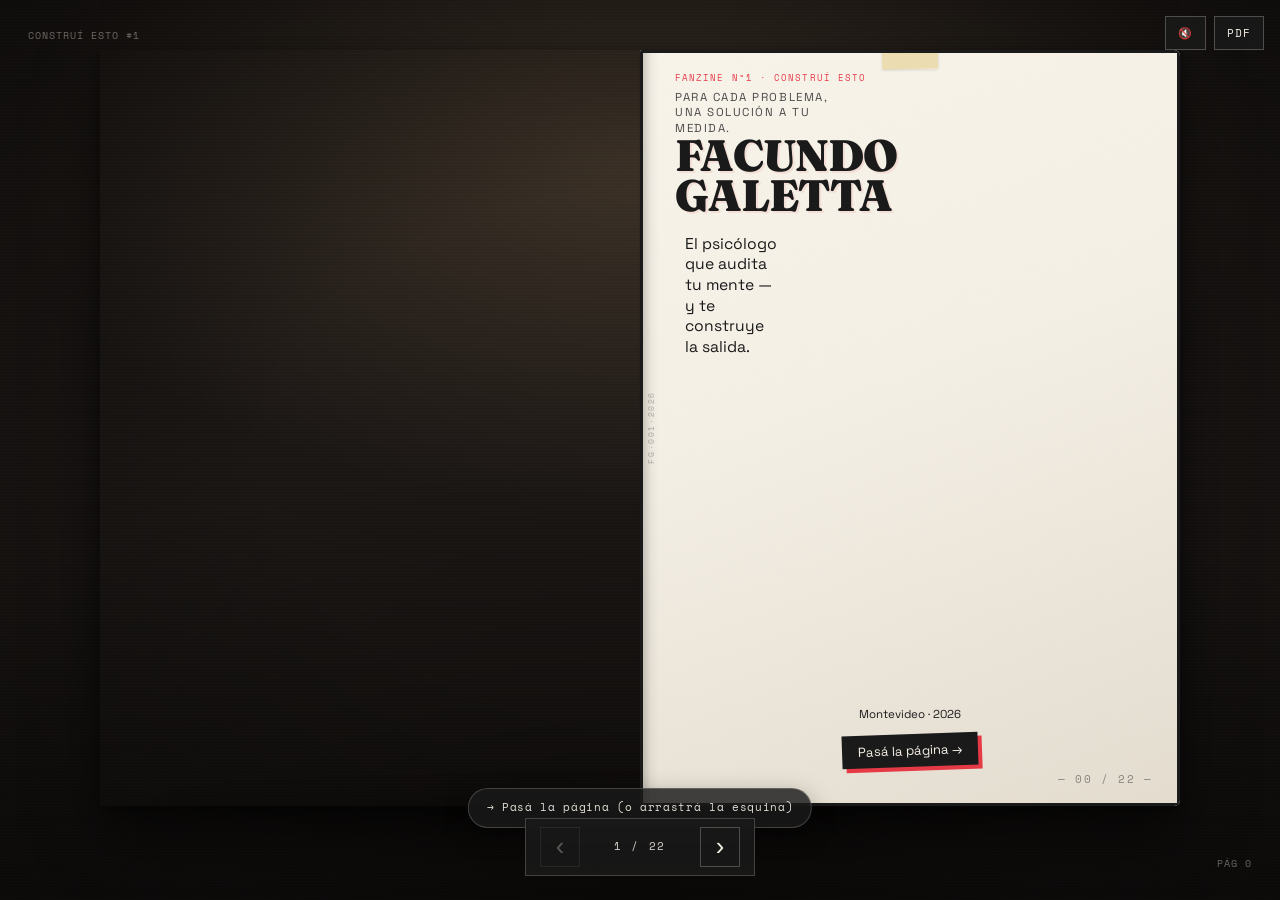
==== commit 33ffeb3c: "Plan #5: portada página 0 (front-cover) + showCover:true + colofón - Nueva tapa de marca FACUNDO GAL" ====
--- a/index.html
+++ b/index.html
@@ -56,7 +56,7 @@
     <button type="button" class="magazine-nav__btn" id="magazine-prev" aria-label="Página anterior" disabled>
       <span aria-hidden="true">‹</span>
     </button>
-    <span class="magazine-nav__indicator" id="magazine-indicator" aria-live="polite">1 / 21</span>
+    <span class="magazine-nav__indicator" id="magazine-indicator" aria-live="polite">1 / 22</span>
     <button type="button" class="magazine-nav__btn" id="magazine-next" aria-label="Página siguiente">
       <span aria-hidden="true">›</span>
     </button>
--- a/zine.css
+++ b/zine.css
@@ -490,6 +490,55 @@
   line-height: 1.5;
   color: var(--ink-soft);
   margin: 0;
+}
+
+/* ── Front cover (página 0 — portada de marca) ── */
+.spread--front-cover {
+  min-height: 92vh;
+  background:
+    linear-gradient(155deg, #f8f4ea 0%, var(--paper) 40%, #e6e0d4 100%);
+}
+
+.spread--front-cover .cover-mast--front {
+  flex-direction: column;
+  align-items: flex-start;
+  gap: 6px;
+}
+
+.spread--front-cover .cover-kicker {
+  color: var(--red);
+  font-size: 11px;
+}
+
+.spread--front-cover .cover-eyebrow {
+  margin: 0;
+  font-family: var(--body);
+  font-size: clamp(0.88rem, 2vw, 1rem);
+  line-height: 1.4;
+  color: var(--ink-soft);
+  max-width: 28ch;
+}
+
+.spread--front-cover .spread__masthead--name {
+  font-family: var(--display);
+  font-size: clamp(2.8rem, 11vw, 5rem);
+  font-weight: 900;
+  line-height: 0.9;
+  letter-spacing: -0.02em;
+  text-transform: uppercase;
+  color: var(--ink);
+  margin: 0 0 12px;
+  text-shadow: 2px 2px 0 rgba(230, 57, 70, 0.1);
+}
+
+.spread--front-cover .cover-deck--front {
+  font-size: clamp(1.15rem, 2.8vw, 1.45rem);
+  margin-bottom: 0;
+}
+
+.spread--front-cover .spread__author {
+  font-size: 1rem;
+  margin-bottom: 0;
 }
 
 .cover-teasers {
@@ -1983,6 +2032,67 @@
 
   body.magazine-mode .spread:hover { --tilt: 0deg; }
 
+  body.magazine-mode .flip-page .spread--front-cover {
+    background:
+      linear-gradient(160deg, #f8f4ea 0%, var(--paper) 42%, #e4ddd0 100%);
+    border: 3px solid var(--ink);
+    padding: clamp(14px, 2vh, 22px) clamp(20px, 3vw, 32px) clamp(32px, 4vh, 44px);
+    overflow: hidden;
+    justify-content: flex-start;
+  }
+
+  body.magazine-mode .flip-page .spread--front-cover .cover-inner--front {
+    min-height: 0;
+    height: 100%;
+    justify-content: space-between;
+    gap: 0;
+    padding: 0;
+  }
+
+  body.magazine-mode .flip-page .spread--front-cover .cover-mast--front {
+    gap: 5px;
+  }
+
+  body.magazine-mode .flip-page .spread--front-cover .cover-kicker {
+    font-size: 9px;
+    letter-spacing: 0.12em;
+  }
+
+  body.magazine-mode .flip-page .spread--front-cover .cover-eyebrow {
+    font-size: clamp(0.62rem, 1.3vw, 0.72rem);
+    line-height: 1.35;
+    max-width: 26ch;
+  }
+
+  body.magazine-mode .flip-page .spread--front-cover .spread__masthead--name {
+    font-size: clamp(1.85rem, 4.8vw, 2.75rem);
+    line-height: 0.9;
+    margin-bottom: 10px;
+  }
+
+  body.magazine-mode .flip-page .spread--front-cover .cover-deck--front {
+    font-size: clamp(0.82rem, 1.9vw, 0.98rem);
+    padding-left: 10px;
+    border-left-width: 3px;
+    line-height: 1.32;
+  }
+
+  body.magazine-mode .flip-page .spread--front-cover .spread__author {
+    font-size: 0.72rem;
+  }
+
+  body.magazine-mode .flip-page .spread--front-cover .cover-cta {
+    font-size: 0.82rem;
+    padding: 8px 16px;
+  }
+
+  body.magazine-mode .flip-page .spread--front-cover .spread__page-num {
+    position: absolute;
+    right: clamp(16px, 2vw, 24px);
+    bottom: clamp(12px, 1.5vh, 18px);
+    margin: 0;
+  }
+
   body.magazine-mode .flip-page .spread--cover {
     background:
       linear-gradient(160deg, #faf6ec 0%, var(--paper) 45%, #e5dfd0 100%);
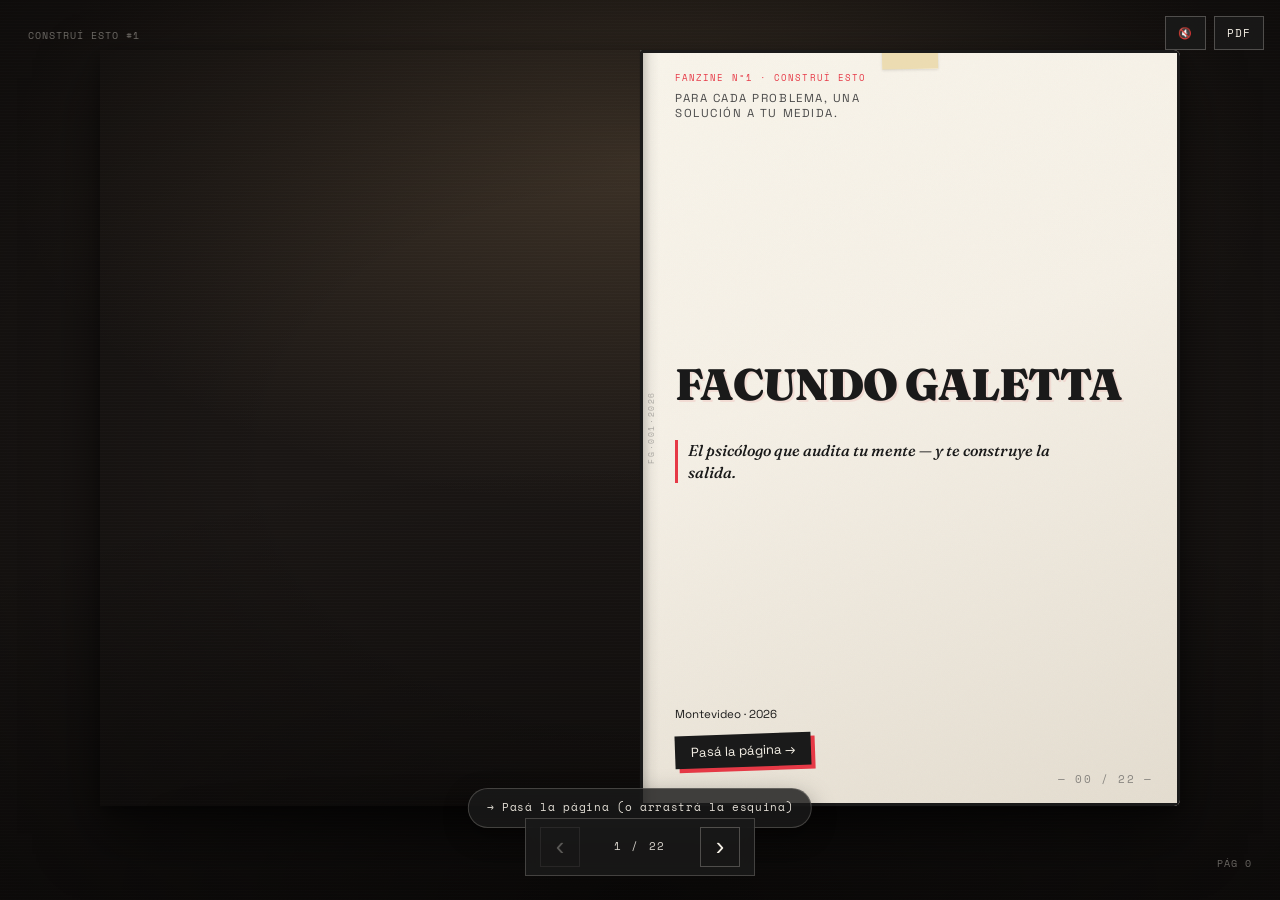
==== commit 1b5166c0: "FASE 5 + Plan #6: OG image, QA scripts, tapa prolija, deploy-ready - Meta OG/Twitter + IMG/og-image." ====
--- a/index.html
+++ b/index.html
@@ -8,6 +8,14 @@
   <meta property="og:title" content="Construí esto — Fanzine #1 · Facundo Galetta">
   <meta property="og:description" content="Un fanzine web sobre apps que nacen de problemas de verdad. Local-first.">
   <meta property="og:type" content="website">
+  <meta property="og:url" content="https://mankuy.github.io/">
+  <meta property="og:image" content="https://mankuy.github.io/IMG/og-image.png">
+  <meta property="og:image:width" content="1200">
+  <meta property="og:image:height" content="630">
+  <meta name="twitter:card" content="summary_large_image">
+  <meta name="twitter:title" content="Construí esto — Fanzine #1 · Facundo Galetta">
+  <meta name="twitter:description" content="Un fanzine web sobre apps que nacen de problemas de verdad. Local-first.">
+  <meta name="twitter:image" content="https://mankuy.github.io/IMG/og-image.png">
   <link rel="preconnect" href="https://fonts.googleapis.com">
   <link rel="preconnect" href="https://fonts.gstatic.com" crossorigin>
   <link href="https://fonts.googleapis.com/css2?family=Fraunces:ital,opsz,wght@0,9..144,400..900;1,9..144,400..900&family=Space+Grotesk:wght@400;500;600&family=Space+Mono:ital,wght@0,400;0,700;1,400&display=swap" rel="stylesheet">
--- a/zine.css
+++ b/zine.css
@@ -499,10 +499,16 @@
     linear-gradient(155deg, #f8f4ea 0%, var(--paper) 40%, #e6e0d4 100%);
 }
 
+.spread--front-cover .cover-inner--front {
+  justify-content: space-between;
+  gap: 0;
+}
+
 .spread--front-cover .cover-mast--front {
   flex-direction: column;
   align-items: flex-start;
-  gap: 6px;
+  gap: 8px;
+  flex-shrink: 0;
 }
 
 .spread--front-cover .cover-kicker {
@@ -516,24 +522,61 @@
   font-size: clamp(0.88rem, 2vw, 1rem);
   line-height: 1.4;
   color: var(--ink-soft);
-  max-width: 28ch;
+  max-width: 36ch;
+}
+
+.spread--front-cover .cover-zone--center {
+  flex: 1 1 auto;
+  display: flex;
+  align-items: center;
+  justify-content: flex-start;
+  min-height: 0;
+  width: 100%;
+}
+
+.spread--front-cover .cover-stage {
+  grid-template-columns: 1fr;
+  width: 100%;
+  display: flex;
+  align-items: center;
+  justify-content: flex-start;
+}
+
+.spread--front-cover .cover-poster--front {
+  width: 100%;
+  max-width: none;
+  gap: clamp(14px, 2.5vh, 22px);
 }
 
 .spread--front-cover .spread__masthead--name {
   font-family: var(--display);
   font-size: clamp(2.8rem, 11vw, 5rem);
   font-weight: 900;
-  line-height: 0.9;
+  line-height: 0.92;
   letter-spacing: -0.02em;
   text-transform: uppercase;
   color: var(--ink);
-  margin: 0 0 12px;
+  margin: clamp(18px, 3vh, 28px) 0 clamp(16px, 2.5vh, 24px);
   text-shadow: 2px 2px 0 rgba(230, 57, 70, 0.1);
 }
 
 .spread--front-cover .cover-deck--front {
+  font-family: var(--display);
+  font-style: italic;
+  font-weight: 500;
   font-size: clamp(1.15rem, 2.8vw, 1.45rem);
-  margin-bottom: 0;
+  color: var(--ink);
+  line-height: 1.38;
+  margin: 0;
+  padding-left: 14px;
+  border-left: 3px solid var(--red);
+  max-width: 38ch;
+  width: 100%;
+}
+
+.spread--front-cover .cover-footer {
+  align-items: flex-start;
+  flex-shrink: 0;
 }
 
 .spread--front-cover .spread__author {
@@ -2050,7 +2093,7 @@
   }
 
   body.magazine-mode .flip-page .spread--front-cover .cover-mast--front {
-    gap: 5px;
+    gap: 6px;
   }
 
   body.magazine-mode .flip-page .spread--front-cover .cover-kicker {
@@ -2061,20 +2104,44 @@
   body.magazine-mode .flip-page .spread--front-cover .cover-eyebrow {
     font-size: clamp(0.62rem, 1.3vw, 0.72rem);
     line-height: 1.35;
-    max-width: 26ch;
+    max-width: 34ch;
+  }
+
+  body.magazine-mode .flip-page .spread--front-cover .cover-zone--center {
+    flex: 1 1 auto;
+    display: flex;
+    align-items: center;
+    width: 100%;
+    padding: clamp(6px, 1.2vh, 14px) 0;
+  }
+
+  body.magazine-mode .flip-page .spread--front-cover .cover-stage {
+    grid-template-columns: 1fr;
+    width: 100%;
+    display: flex;
+    align-items: center;
+    justify-content: flex-start;
+  }
+
+  body.magazine-mode .flip-page .spread--front-cover .cover-poster--front {
+    width: 100%;
+    max-width: 100%;
+    gap: clamp(12px, 2vh, 18px);
   }
 
   body.magazine-mode .flip-page .spread--front-cover .spread__masthead--name {
     font-size: clamp(1.85rem, 4.8vw, 2.75rem);
-    line-height: 0.9;
-    margin-bottom: 10px;
+    line-height: 0.92;
+    margin: clamp(14px, 2.2vh, 20px) 0 clamp(12px, 2vh, 18px);
   }
 
   body.magazine-mode .flip-page .spread--front-cover .cover-deck--front {
     font-size: clamp(0.82rem, 1.9vw, 0.98rem);
     padding-left: 10px;
-    border-left-width: 3px;
-    line-height: 1.32;
+    border-left: 3px solid var(--red);
+    line-height: 1.38;
+    max-width: 38ch;
+    width: 100%;
   }
 
   body.magazine-mode .flip-page .spread--front-cover .spread__author {
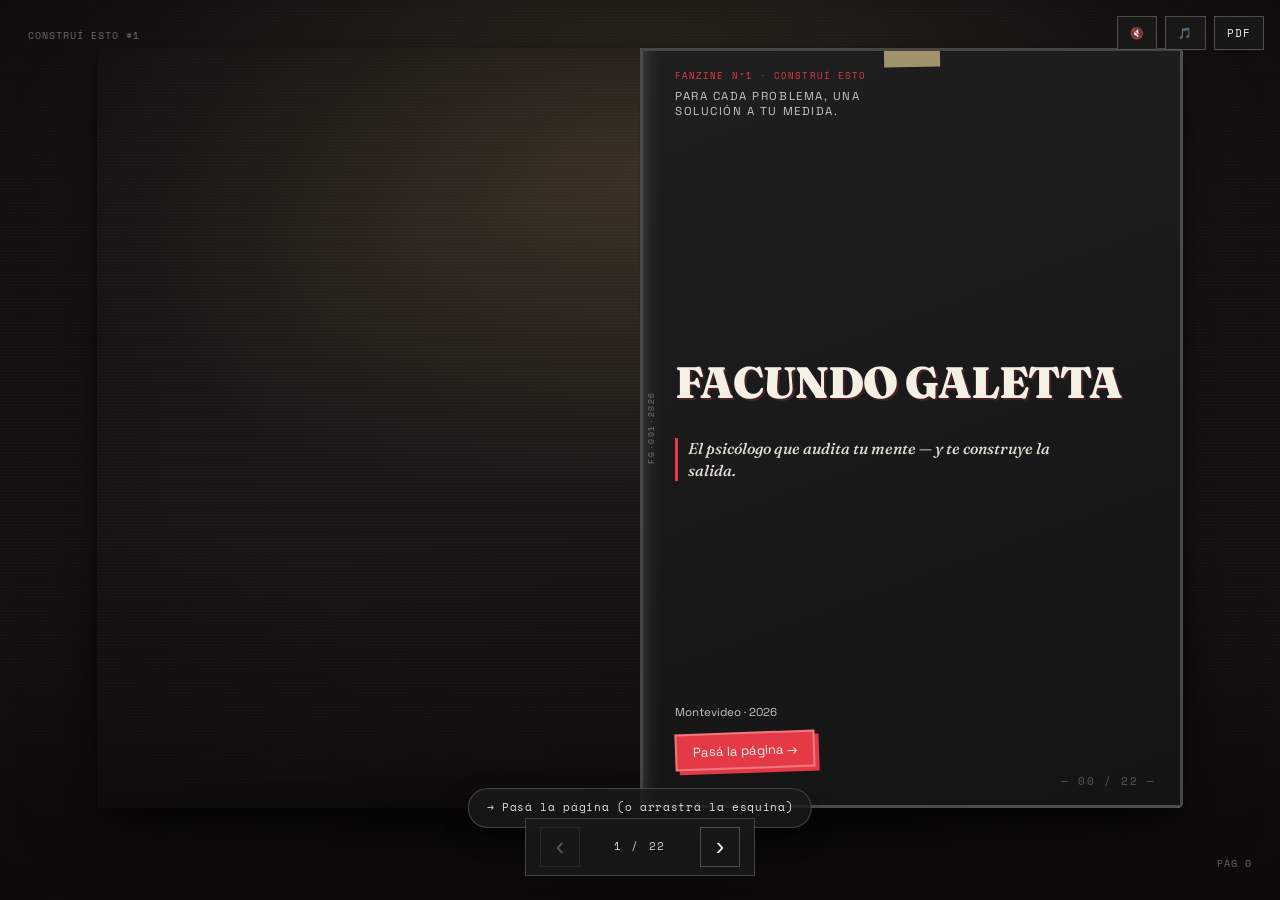
==== commit 6b59e55d: "Plan #8: tapa oscura, PDF 22 hojas, música Mozart Tapa alineada con contratapa (fondo ink, texto cre" ====
--- a/index.html
+++ b/index.html
@@ -53,8 +53,13 @@
   <div class="zine-chrome zine-chrome--issue" id="zine-issue-label">Construí esto #1</div>
   <div class="zine-chrome zine-chrome--page" id="zine-page-label">Pág 1</div>
 
+  <audio id="bg-music" preload="none"></audio>
+
   <div class="zine-toolbar">
     <button type="button" id="btn-flip-sound" title="Sonido al voltear página" aria-pressed="false">🔇</button>
+    <button type="button" id="btn-music-prev" title="Pista anterior" hidden aria-label="Pista anterior">⏮</button>
+    <button type="button" id="btn-music" title="Música de fondo" aria-pressed="false">🎵</button>
+    <button type="button" id="btn-music-next" title="Siguiente pista" hidden aria-label="Siguiente pista">⏭</button>
     <button type="button" id="btn-print" title="Guardar como PDF">PDF</button>
   </div>
 
--- a/zine.css
+++ b/zine.css
@@ -495,8 +495,8 @@
 /* ── Front cover (página 0 — portada de marca) ── */
 .spread--front-cover {
   min-height: 92vh;
-  background:
-    linear-gradient(155deg, #f8f4ea 0%, var(--paper) 40%, #e6e0d4 100%);
+  background: linear-gradient(155deg, #1f1f1f 0%, var(--ink) 42%, #141414 100%);
+  color: var(--paper);
 }
 
 .spread--front-cover .cover-inner--front {
@@ -521,7 +521,7 @@
   font-family: var(--body);
   font-size: clamp(0.88rem, 2vw, 1rem);
   line-height: 1.4;
-  color: var(--ink-soft);
+  color: rgba(245, 240, 230, 0.8);
   max-width: 36ch;
 }
 
@@ -555,9 +555,9 @@
   line-height: 0.92;
   letter-spacing: -0.02em;
   text-transform: uppercase;
-  color: var(--ink);
+  color: var(--paper);
   margin: clamp(18px, 3vh, 28px) 0 clamp(16px, 2.5vh, 24px);
-  text-shadow: 2px 2px 0 rgba(230, 57, 70, 0.1);
+  text-shadow: 2px 2px 0 rgba(230, 57, 70, 0.22);
 }
 
 .spread--front-cover .cover-deck--front {
@@ -565,7 +565,7 @@
   font-style: italic;
   font-weight: 500;
   font-size: clamp(1.15rem, 2.8vw, 1.45rem);
-  color: var(--ink);
+  color: rgba(245, 240, 230, 0.9);
   line-height: 1.38;
   margin: 0;
   padding-left: 14px;
@@ -582,6 +582,31 @@
 .spread--front-cover .spread__author {
   font-size: 1rem;
   margin-bottom: 0;
+  color: rgba(245, 240, 230, 0.8);
+}
+
+.spread--front-cover .cover-spine {
+  background: linear-gradient(90deg, rgba(255, 255, 255, 0.1), rgba(255, 255, 255, 0.03), transparent);
+}
+
+.spread--front-cover .cover-barcode {
+  color: rgba(245, 240, 230, 0.42);
+  opacity: 1;
+}
+
+.spread--front-cover .cover-cta {
+  background: var(--red);
+  color: var(--paper);
+  border: 2px solid rgba(245, 240, 230, 0.35);
+  box-shadow: 4px 4px 0 rgba(245, 240, 230, 0.15);
+}
+
+.spread--front-cover .cover-cta:hover {
+  box-shadow: 6px 6px 0 rgba(245, 240, 230, 0.2);
+}
+
+.spread--front-cover .spread__page-num {
+  color: rgba(245, 240, 230, 0.5);
 }
 
 .cover-teasers {
@@ -1493,7 +1518,7 @@
 /* ── Print / PDF ── */
 @page {
   size: A4 portrait;
-  margin: 14mm 12mm;
+  margin: 0;
 }
 
 @media print {
@@ -1539,8 +1564,9 @@
     visibility: visible !important;
     pointer-events: auto !important;
     display: flex !important;
-    height: auto !important;
+    height: 100% !important;
     min-height: 0 !important;
+    max-height: 100% !important;
     grid-template-columns: none !important;
     grid-template-rows: none !important;
   }
@@ -1553,48 +1579,47 @@
     overflow: visible;
   }
 
-  /* Each spread may span multiple sheets; start new spreads on a fresh page */
-  .spread {
-    position: relative;
-    display: flex;
-    flex-direction: column;
-    width: 100%;
-    min-height: 0;
-    height: auto;
-    box-shadow: none !important;
-    margin: 0 !important;
-    padding: 0 0 8mm !important;
-    transform: none !important;
-    border: none;
-    background: var(--paper) !important;
-    overflow: visible;
-    page-break-inside: auto;
-    break-inside: auto;
-  }
-
+  /* Una flip-page = una hoja A4 completa */
   .flip-page {
-    display: block !important;
+    box-sizing: border-box;
+    display: flex !important;
     position: static !important;
-    width: 100% !important;
-    height: auto !important;
-    overflow: visible !important;
+    width: 210mm !important;
+    height: 297mm !important;
+    max-height: 297mm !important;
+    overflow: hidden !important;
     transform: none !important;
     margin: 0 !important;
     padding: 0 !important;
     box-shadow: none !important;
     page-break-inside: avoid;
     break-inside: avoid;
-  }
-
-  .flip-page + .flip-page,
-  .spread + .spread {
-    page-break-before: always;
-    break-before: page;
+    page-break-after: always;
+    break-after: page;
+  }
+
+  .flip-page:last-child {
+    page-break-after: auto;
+    break-after: auto;
   }
 
   .flip-page .spread {
+    position: relative;
+    display: flex;
+    flex-direction: column;
     width: 100%;
+    height: 100%;
+    min-height: 0;
+    max-height: 100%;
+    box-shadow: none !important;
     margin: 0 !important;
+    padding: 10mm 12mm 12mm !important;
+    transform: none !important;
+    border: none;
+    background: var(--paper) !important;
+    overflow: hidden;
+    page-break-inside: avoid;
+    break-inside: avoid;
   }
 
   .spread::before { opacity: 0.02; }
@@ -1634,11 +1659,28 @@
     transform: rotate(var(--photo-tilt, 0deg)) !important;
   }
 
+  .spread--front-cover,
   .spread--back {
     background: var(--ink) !important;
     color: var(--paper) !important;
     -webkit-print-color-adjust: exact;
     print-color-adjust: exact;
+  }
+
+  .spread--front-cover .spread__masthead--name,
+  .spread--front-cover .cover-deck--front,
+  .spread--front-cover .spread__author,
+  .spread--front-cover .cover-eyebrow {
+    color: rgba(245, 240, 230, 0.9) !important;
+  }
+
+  .spread--front-cover .cover-kicker {
+    color: var(--red) !important;
+  }
+
+  .spread--front-cover .cover-cta {
+    background: var(--red) !important;
+    color: var(--paper) !important;
   }
 
   /* Stack images above text — no floats in print */
@@ -1675,11 +1717,15 @@
   .collage-cluster .collage-photo--sm { width: 64px; }
   .collage-cluster .collage-photo--md { width: 88px; }
 
+  .feature-hero img,
   .collage-photo img,
   .spread img {
     display: block;
     max-width: 100% !important;
+    max-height: 120mm !important;
+    width: auto !important;
     height: auto !important;
+    object-fit: contain !important;
     -webkit-print-color-adjust: exact;
     print-color-adjust: exact;
   }
@@ -1781,9 +1827,27 @@
   .browser-frame img,
   .phone-frame img,
   .cover-hero__frame img {
-    max-height: 170mm !important;
+    max-height: 115mm !important;
     object-fit: contain !important;
     filter: contrast(1.05) saturate(0.95) !important;
+  }
+
+  .spread .panel {
+    flex: 1 1 auto;
+    min-height: 0;
+    overflow: hidden;
+  }
+
+  .spread--product .panel__body,
+  .spread--web .panel__body,
+  .spread--diary .panel__body,
+  .spread--feature-text .panel__body {
+    font-size: 0.82rem;
+    line-height: 1.42;
+  }
+
+  .spread--feature-text .panel__title {
+    font-size: 1.35rem;
   }
 
   .spread--cover {
@@ -1938,33 +2002,41 @@
   opacity: 1 !important;
   visibility: visible !important;
   display: flex !important;
-  height: auto !important;
+  height: 100% !important;
   min-height: 0 !important;
+  max-height: 100% !important;
   transform: none !important;
   pointer-events: auto !important;
-  page-break-inside: auto;
+  page-break-inside: avoid;
+  overflow: hidden;
 }
 
 body.print-prep .flip-page {
-  display: block !important;
+  box-sizing: border-box;
+  display: flex !important;
   position: static !important;
-  height: auto !important;
-  overflow: visible !important;
+  width: 210mm !important;
+  height: 297mm !important;
+  max-height: 297mm !important;
+  overflow: hidden !important;
   transform: none !important;
   box-shadow: none !important;
-}
-
-body.print-prep .flip-page + .flip-page {
-  page-break-before: always;
-  break-before: page;
+  margin: 0 auto !important;
+  page-break-after: always;
+  break-after: page;
+}
+
+body.print-prep .flip-page:last-child {
+  page-break-after: auto;
+  break-after: auto;
 }
 
 /* ═══════════════════════════════════════════════════════════
-   MAGAZINE READER (≥600px) — dimensiones del libro en zine.js
+   MAGAZINE READER (≥360px + flip) — dimensiones del libro en zine.js
    Revista real · volteo 3D · tapa primero
    ═══════════════════════════════════════════════════════════ */
 
-@media (min-width: 600px) {
+@media (min-width: 360px) {
   .magazine-desk {
     display: block;
     position: fixed;
@@ -2076,9 +2148,8 @@
   body.magazine-mode .spread:hover { --tilt: 0deg; }
 
   body.magazine-mode .flip-page .spread--front-cover {
-    background:
-      linear-gradient(160deg, #f8f4ea 0%, var(--paper) 42%, #e4ddd0 100%);
-    border: 3px solid var(--ink);
+    background: linear-gradient(160deg, #1f1f1f 0%, var(--ink) 44%, #141414 100%);
+    border: 3px solid rgba(245, 240, 230, 0.22);
     padding: clamp(14px, 2vh, 22px) clamp(20px, 3vw, 32px) clamp(32px, 4vh, 44px);
     overflow: hidden;
     justify-content: flex-start;
@@ -2873,12 +2944,49 @@
   }
 }
 
+/* Portrait móvil/tablet — scroll interno + nav táctil */
+@media (min-width: 360px) and (max-width: 1023px) {
+  body.magazine-mode--portrait #zine-root {
+    padding: 10px 6px 76px;
+  }
+
+  body.magazine-mode--portrait .magazine-edges {
+    display: none !important;
+  }
+
+  body.magazine-mode--portrait .magazine-nav__btn {
+    width: 44px;
+    height: 44px;
+    min-width: 44px;
+    min-height: 44px;
+  }
+
+  body.magazine-mode--portrait .flip-hint {
+    bottom: 84px;
+    font-size: 10px;
+    max-width: calc(100vw - 24px);
+    text-align: center;
+  }
+
+  body.magazine-mode--portrait .flip-page .spread {
+    overflow-y: auto;
+    -webkit-overflow-scrolling: touch;
+    justify-content: flex-start;
+    overscroll-behavior: contain;
+  }
+
+  body.magazine-mode--portrait .flip-page .spread--feature-visual {
+    overflow: hidden;
+    justify-content: center;
+  }
+}
+
 @media (prefers-reduced-motion: reduce) {
   .cover-cta { animation: none; }
 }
 
 /* ═══════════════════════════════════════════════════════════
-   SCROLL MODE (<600px) — hero arriba, texto abajo, sin flip
+   SCROLL MODE (fallback accesible + <360px) — scroll vertical
    ═══════════════════════════════════════════════════════════ */
 
 @media (max-width: 599px) {
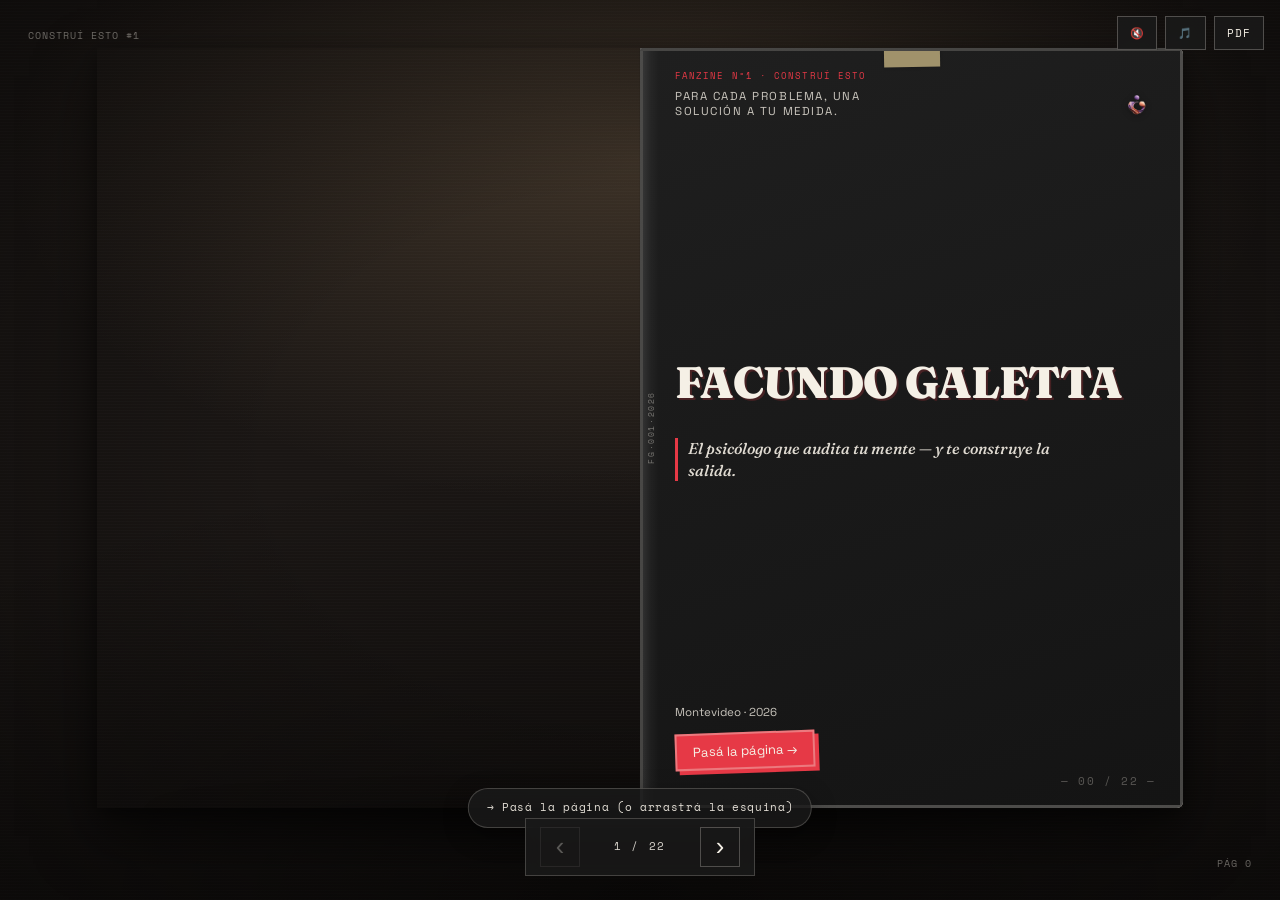
==== commit 018d5129: "Logo de marca: favicon + tapa y contratapa IMG/logo.png (transparente) como favicon y marca chica al" ====
--- a/index.html
+++ b/index.html
@@ -19,6 +19,8 @@
   <link rel="preconnect" href="https://fonts.googleapis.com">
   <link rel="preconnect" href="https://fonts.gstatic.com" crossorigin>
   <link href="https://fonts.googleapis.com/css2?family=Fraunces:ital,opsz,wght@0,9..144,400..900;1,9..144,400..900&family=Space+Grotesk:wght@400;500;600&family=Space+Mono:ital,wght@0,400;0,700;1,400&display=swap" rel="stylesheet">
+  <link rel="icon" href="IMG/logo.png" type="image/png">
+  <link rel="apple-touch-icon" href="IMG/logo.png">
   <link rel="stylesheet" href="vendor/page-flip.css">
   <link rel="stylesheet" href="zine.css">
 </head>
--- a/zine.css
+++ b/zine.css
@@ -516,13 +516,31 @@
   font-size: 11px;
 }
 
+.cover-brand-row {
+  display: flex;
+  align-items: center;
+  justify-content: space-between;
+  gap: 10px;
+  width: 100%;
+}
+
+.cover-logo {
+  width: clamp(22px, 3.8vw, 30px);
+  height: auto;
+  flex-shrink: 0;
+  object-fit: contain;
+  filter: drop-shadow(0 1px 3px rgba(0, 0, 0, 0.35));
+}
+
 .spread--front-cover .cover-eyebrow {
   margin: 0;
   font-family: var(--body);
   font-size: clamp(0.88rem, 2vw, 1rem);
   line-height: 1.4;
   color: rgba(245, 240, 230, 0.8);
-  max-width: 36ch;
+  max-width: none;
+  flex: 1 1 auto;
+  min-width: 0;
 }
 
 .spread--front-cover .cover-zone--center {
@@ -1084,10 +1102,47 @@
   text-align: center;
   display: flex;
   flex-direction: column;
-  justify-content: center;
-  align-items: center;
+  justify-content: flex-start;
+  align-items: stretch;
   background: var(--ink);
   color: var(--paper);
+}
+
+.spread--back .cover-mast--back {
+  flex-shrink: 0;
+  display: flex;
+  flex-direction: column;
+  align-items: flex-start;
+  gap: 8px;
+  width: 100%;
+  padding: 0 14px 0 20px;
+  margin-bottom: 4px;
+}
+
+.spread--back .cover-kicker--spacer,
+.spread--back .cover-eyebrow--spacer {
+  visibility: hidden;
+  user-select: none;
+  pointer-events: none;
+}
+
+.spread--back .cover-eyebrow--spacer {
+  margin: 0;
+  font-family: var(--body);
+  font-size: clamp(0.88rem, 2vw, 1rem);
+  line-height: 1.4;
+  flex: 1 1 auto;
+  min-width: 0;
+}
+
+.spread--back .cover-back-main {
+  flex: 1 1 auto;
+  display: flex;
+  flex-direction: column;
+  align-items: center;
+  justify-content: center;
+  gap: 20px;
+  min-height: 0;
 }
 
 .spread--back .panel__title {
@@ -1683,6 +1738,11 @@
     color: var(--paper) !important;
   }
 
+  .cover-logo {
+    -webkit-print-color-adjust: exact;
+    print-color-adjust: exact;
+  }
+
   /* Stack images above text — no floats in print */
   .collage-stack,
   .collage-photo--spread,
@@ -2733,11 +2793,39 @@
 
   body.magazine-mode .spread--back {
     display: grid;
+    grid-template-columns: 1fr;
+    grid-template-rows: auto 1fr auto;
+    gap: clamp(8px, 1.2vh, 12px) clamp(16px, 2.5vw, 28px);
+    align-items: stretch;
+    overflow: hidden;
+    justify-content: flex-start;
+  }
+
+  body.magazine-mode .spread--back .cover-mast--back {
+    grid-column: 1;
+    grid-row: 1;
+    padding: 0;
+    margin: 0;
+    gap: 6px;
+  }
+
+  body.magazine-mode .spread--back .cover-kicker--spacer {
+    font-size: 9px;
+  }
+
+  body.magazine-mode .spread--back .cover-eyebrow--spacer {
+    font-size: clamp(0.62rem, 1.3vw, 0.72rem);
+  }
+
+  body.magazine-mode .spread--back .cover-back-main {
+    grid-column: 1;
+    grid-row: 2;
+    display: grid;
     grid-template-columns: minmax(0, 0.85fr) minmax(0, 1.15fr);
-    grid-template-rows: 1fr auto;
     gap: clamp(16px, 2.5vw, 28px);
     align-items: center;
-    overflow: hidden;
+    min-height: 0;
+    flex: none;
   }
 
   body.magazine-mode .spread--back .collage-cluster--back {
@@ -2757,10 +2845,15 @@
   }
 
   body.magazine-mode .spread--back .spread__page-num {
-    grid-column: 1 / -1;
-    grid-row: 2;
+    grid-column: 1;
+    grid-row: 3;
     position: static;
     justify-self: end;
+  }
+
+  body.magazine-mode .flip-page .spread--front-cover .cover-logo,
+  body.magazine-mode .spread--back .cover-logo {
+    width: clamp(18px, 3.2vw, 24px);
   }
 
   body.magazine-mode .flip-page[data-page-parity="odd"] .spread--back .collage-cluster--back {
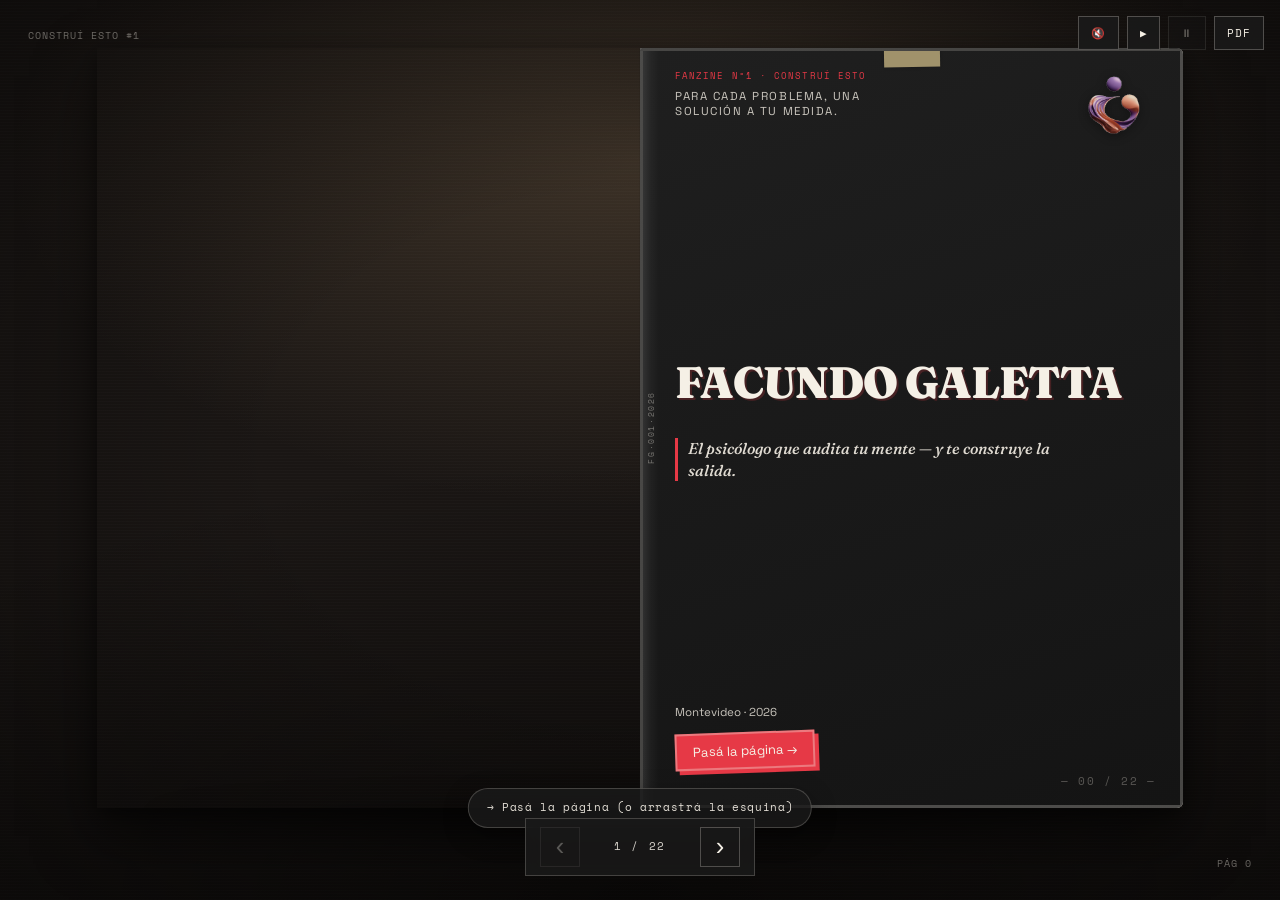
==== commit 79430357: "Logo ×3 detrás del texto, contratapa restaurada, play/pause Logo más grande como marca de fondo (z-i" ====
--- a/index.html
+++ b/index.html
@@ -59,8 +59,9 @@
 
   <div class="zine-toolbar">
     <button type="button" id="btn-flip-sound" title="Sonido al voltear página" aria-pressed="false">🔇</button>
+    <button type="button" id="btn-music-play" title="Reproducir música" aria-label="Reproducir música">▶</button>
+    <button type="button" id="btn-music-pause" title="Pausar música" aria-label="Pausar música" disabled>⏸</button>
     <button type="button" id="btn-music-prev" title="Pista anterior" hidden aria-label="Pista anterior">⏮</button>
-    <button type="button" id="btn-music" title="Música de fondo" aria-pressed="false">🎵</button>
     <button type="button" id="btn-music-next" title="Siguiente pista" hidden aria-label="Siguiente pista">⏭</button>
     <button type="button" id="btn-print" title="Guardar como PDF">PDF</button>
   </div>
--- a/zine.css
+++ b/zine.css
@@ -121,6 +121,12 @@
   border-color: var(--red);
 }
 
+.zine-toolbar button:disabled {
+  opacity: 0.38;
+  cursor: default;
+  pointer-events: none;
+}
+
 /* ── Stage (columna centrada) ── */
 #zine-root {
   position: relative;
@@ -517,30 +523,35 @@
 }
 
 .cover-brand-row {
-  display: flex;
-  align-items: center;
-  justify-content: space-between;
-  gap: 10px;
+  position: relative;
   width: 100%;
+  min-height: 1.4em;
 }
 
 .cover-logo {
-  width: clamp(22px, 3.8vw, 30px);
+  position: absolute;
+  right: 0;
+  top: 50%;
+  transform: translateY(-50%);
+  z-index: 1;
+  width: clamp(66px, 11.4vw, 90px);
   height: auto;
-  flex-shrink: 0;
   object-fit: contain;
-  filter: drop-shadow(0 1px 3px rgba(0, 0, 0, 0.35));
+  pointer-events: none;
+  opacity: 0.88;
+  filter: drop-shadow(0 2px 6px rgba(0, 0, 0, 0.4));
 }
 
 .spread--front-cover .cover-eyebrow {
+  position: relative;
+  z-index: 2;
   margin: 0;
   font-family: var(--body);
   font-size: clamp(0.88rem, 2vw, 1rem);
   line-height: 1.4;
   color: rgba(245, 240, 230, 0.8);
   max-width: none;
-  flex: 1 1 auto;
-  min-width: 0;
+  width: 100%;
 }
 
 .spread--front-cover .cover-zone--center {
@@ -1102,47 +1113,24 @@
   text-align: center;
   display: flex;
   flex-direction: column;
-  justify-content: flex-start;
-  align-items: stretch;
+  justify-content: center;
+  align-items: center;
   background: var(--ink);
   color: var(--paper);
-}
-
-.spread--back .cover-mast--back {
-  flex-shrink: 0;
-  display: flex;
-  flex-direction: column;
-  align-items: flex-start;
-  gap: 8px;
-  width: 100%;
-  padding: 0 14px 0 20px;
-  margin-bottom: 4px;
-}
-
-.spread--back .cover-kicker--spacer,
-.spread--back .cover-eyebrow--spacer {
-  visibility: hidden;
-  user-select: none;
-  pointer-events: none;
-}
-
-.spread--back .cover-eyebrow--spacer {
-  margin: 0;
-  font-family: var(--body);
-  font-size: clamp(0.88rem, 2vw, 1rem);
-  line-height: 1.4;
-  flex: 1 1 auto;
-  min-width: 0;
-}
-
-.spread--back .cover-back-main {
-  flex: 1 1 auto;
-  display: flex;
-  flex-direction: column;
-  align-items: center;
-  justify-content: center;
-  gap: 20px;
-  min-height: 0;
+  --cover-logo-top: 62px;
+  --cover-logo-right: 38px;
+}
+
+.spread--back .cover-logo--back {
+  top: var(--cover-logo-top);
+  right: var(--cover-logo-right);
+  transform: none;
+}
+
+.spread--back .collage-cluster--back,
+.spread--back .panel {
+  position: relative;
+  z-index: 2;
 }
 
 .spread--back .panel__title {
@@ -2793,39 +2781,13 @@
 
   body.magazine-mode .spread--back {
     display: grid;
-    grid-template-columns: 1fr;
-    grid-template-rows: auto 1fr auto;
-    gap: clamp(8px, 1.2vh, 12px) clamp(16px, 2.5vw, 28px);
-    align-items: stretch;
-    overflow: hidden;
-    justify-content: flex-start;
-  }
-
-  body.magazine-mode .spread--back .cover-mast--back {
-    grid-column: 1;
-    grid-row: 1;
-    padding: 0;
-    margin: 0;
-    gap: 6px;
-  }
-
-  body.magazine-mode .spread--back .cover-kicker--spacer {
-    font-size: 9px;
-  }
-
-  body.magazine-mode .spread--back .cover-eyebrow--spacer {
-    font-size: clamp(0.62rem, 1.3vw, 0.72rem);
-  }
-
-  body.magazine-mode .spread--back .cover-back-main {
-    grid-column: 1;
-    grid-row: 2;
-    display: grid;
     grid-template-columns: minmax(0, 0.85fr) minmax(0, 1.15fr);
+    grid-template-rows: 1fr auto;
     gap: clamp(16px, 2.5vw, 28px);
     align-items: center;
-    min-height: 0;
-    flex: none;
+    overflow: hidden;
+    --cover-logo-top: clamp(38px, 5vh, 52px);
+    --cover-logo-right: clamp(20px, 3vw, 32px);
   }
 
   body.magazine-mode .spread--back .collage-cluster--back {
@@ -2845,15 +2807,15 @@
   }
 
   body.magazine-mode .spread--back .spread__page-num {
-    grid-column: 1;
-    grid-row: 3;
+    grid-column: 1 / -1;
+    grid-row: 2;
     position: static;
     justify-self: end;
   }
 
   body.magazine-mode .flip-page .spread--front-cover .cover-logo,
   body.magazine-mode .spread--back .cover-logo {
-    width: clamp(18px, 3.2vw, 24px);
+    width: clamp(54px, 9.6vw, 72px);
   }
 
   body.magazine-mode .flip-page[data-page-parity="odd"] .spread--back .collage-cluster--back {
